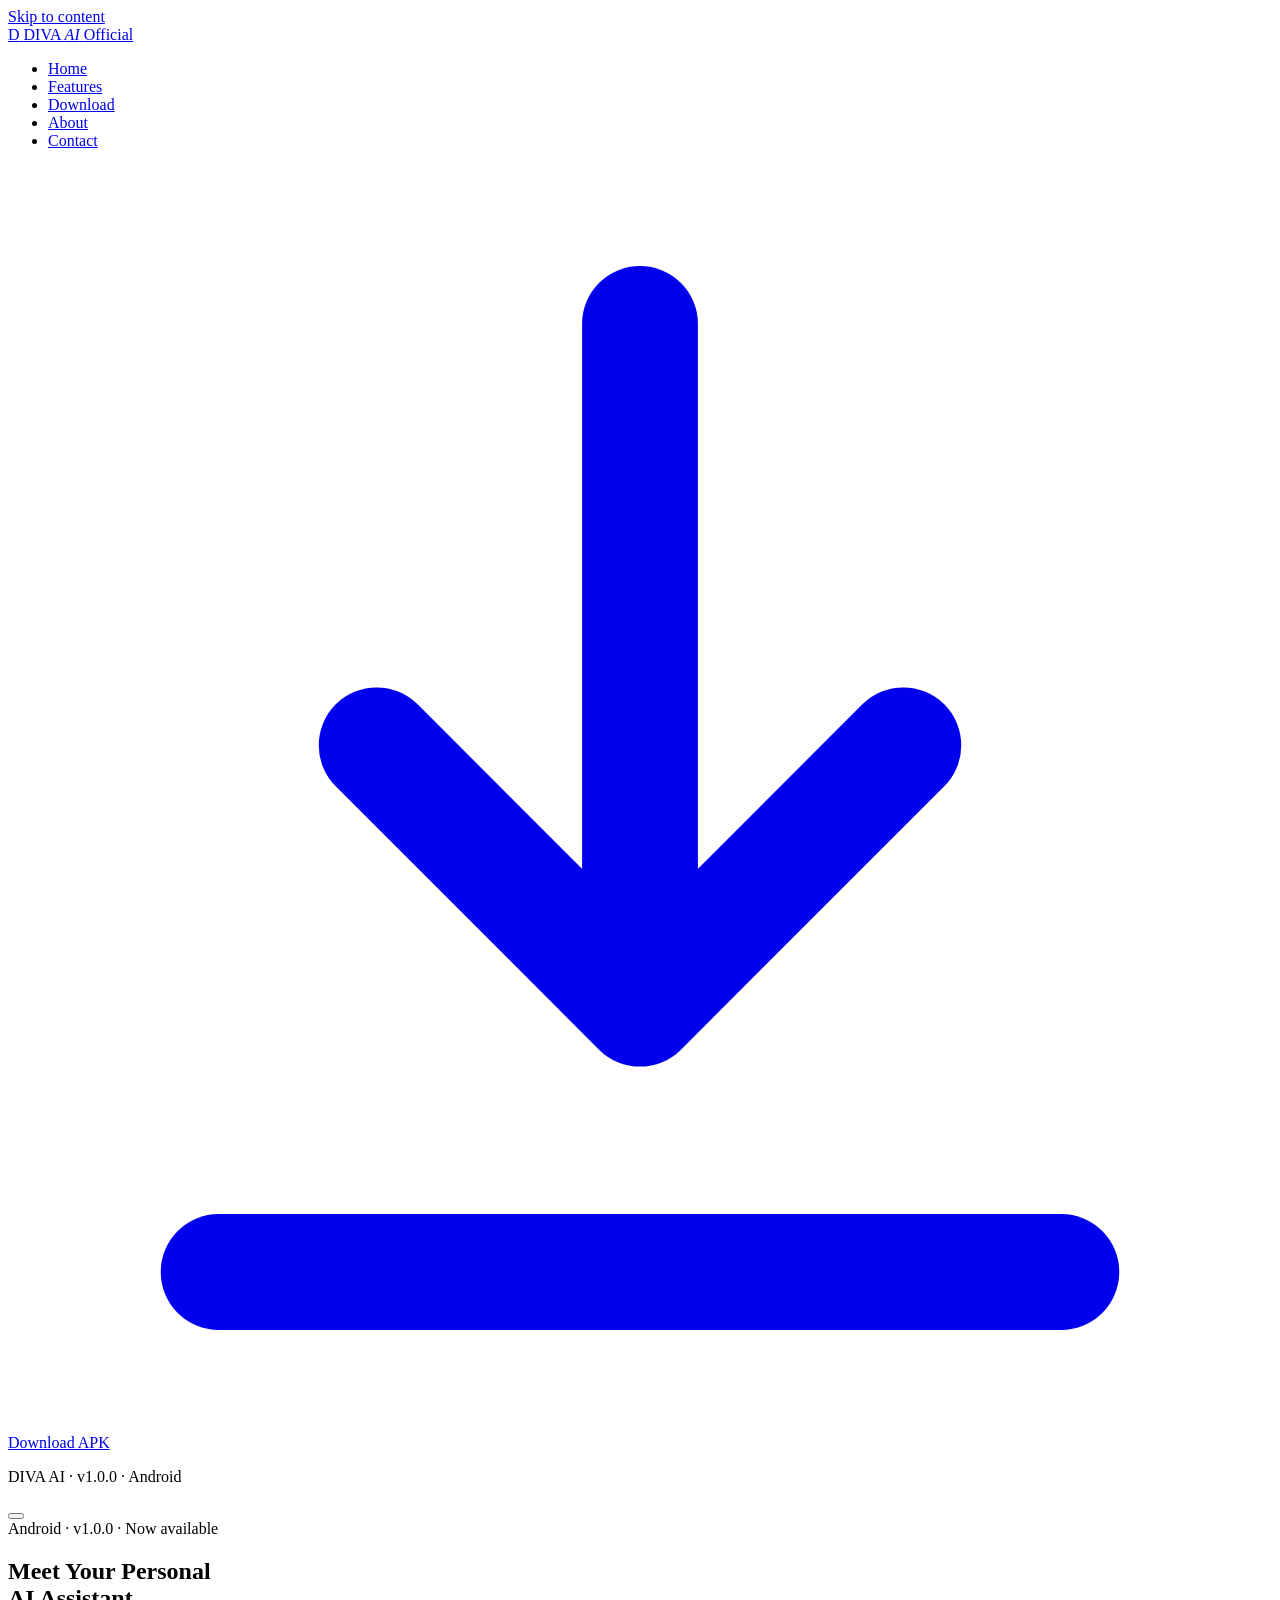
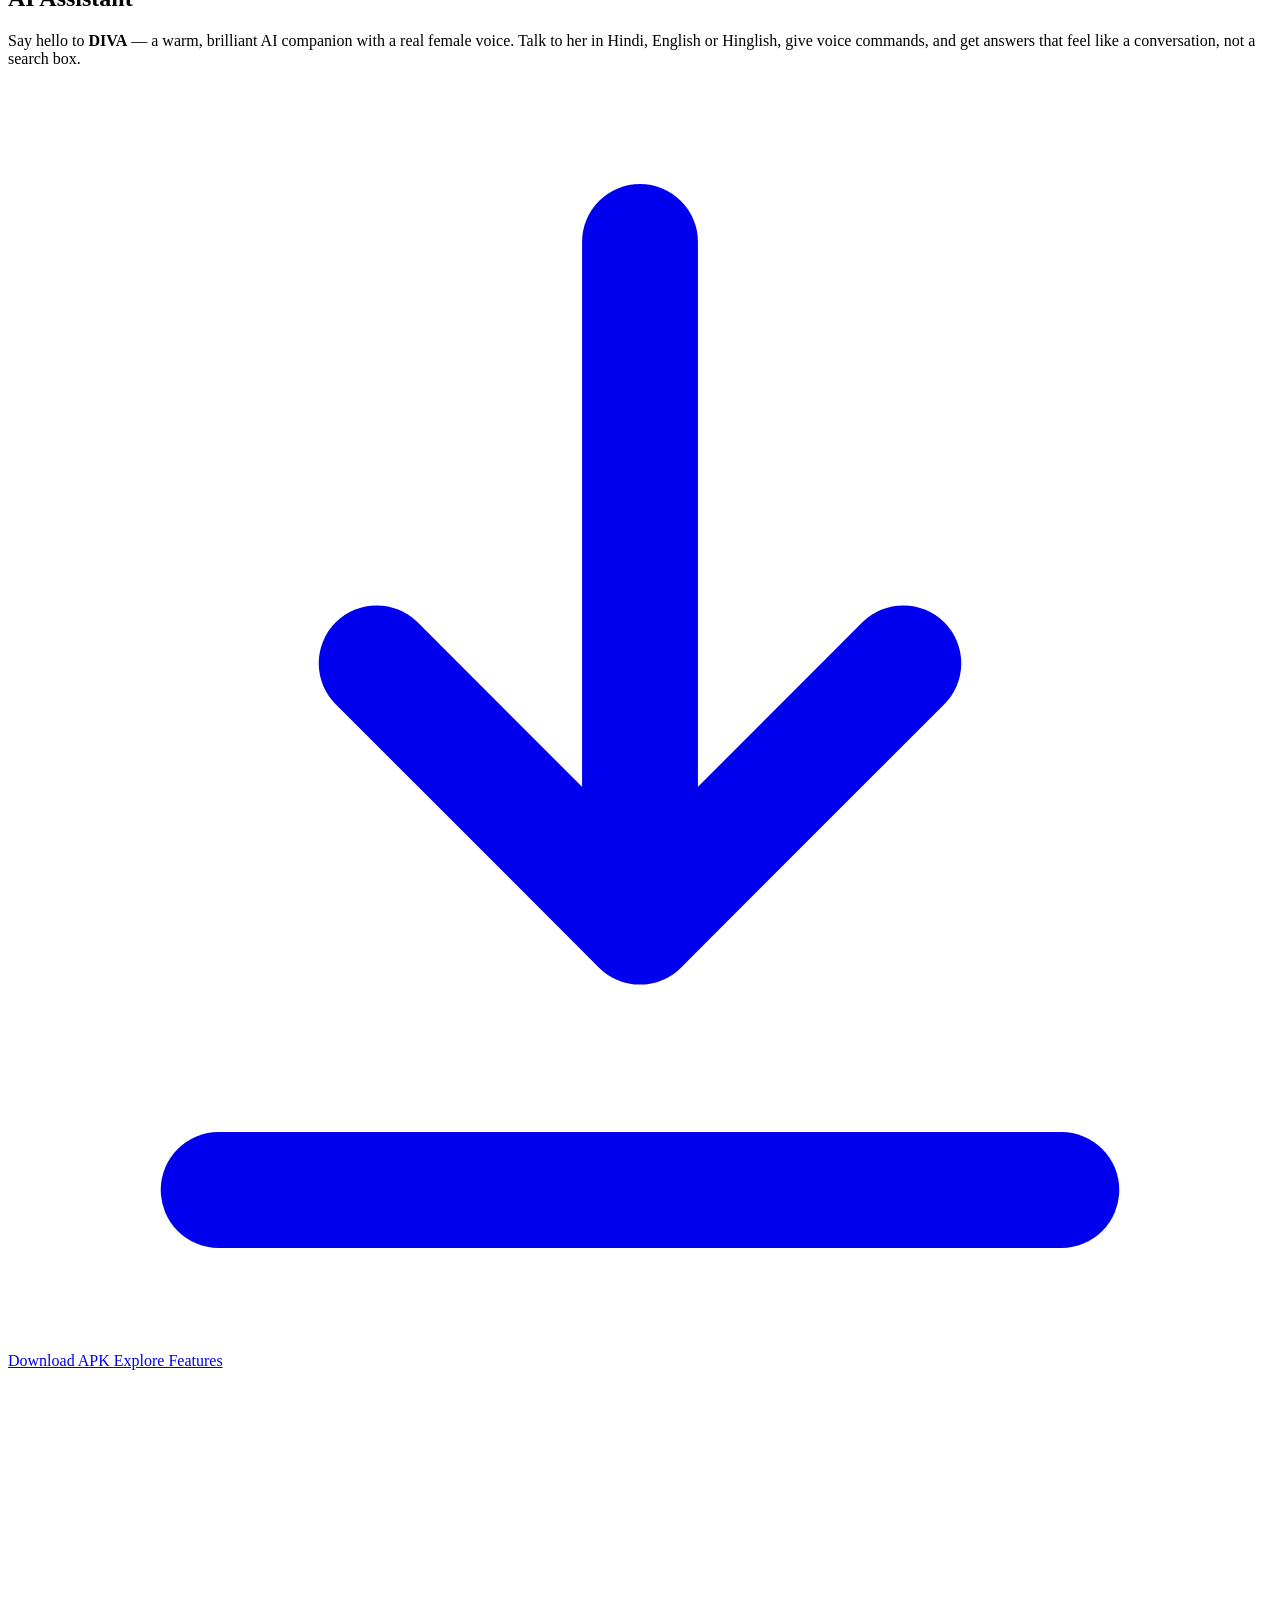
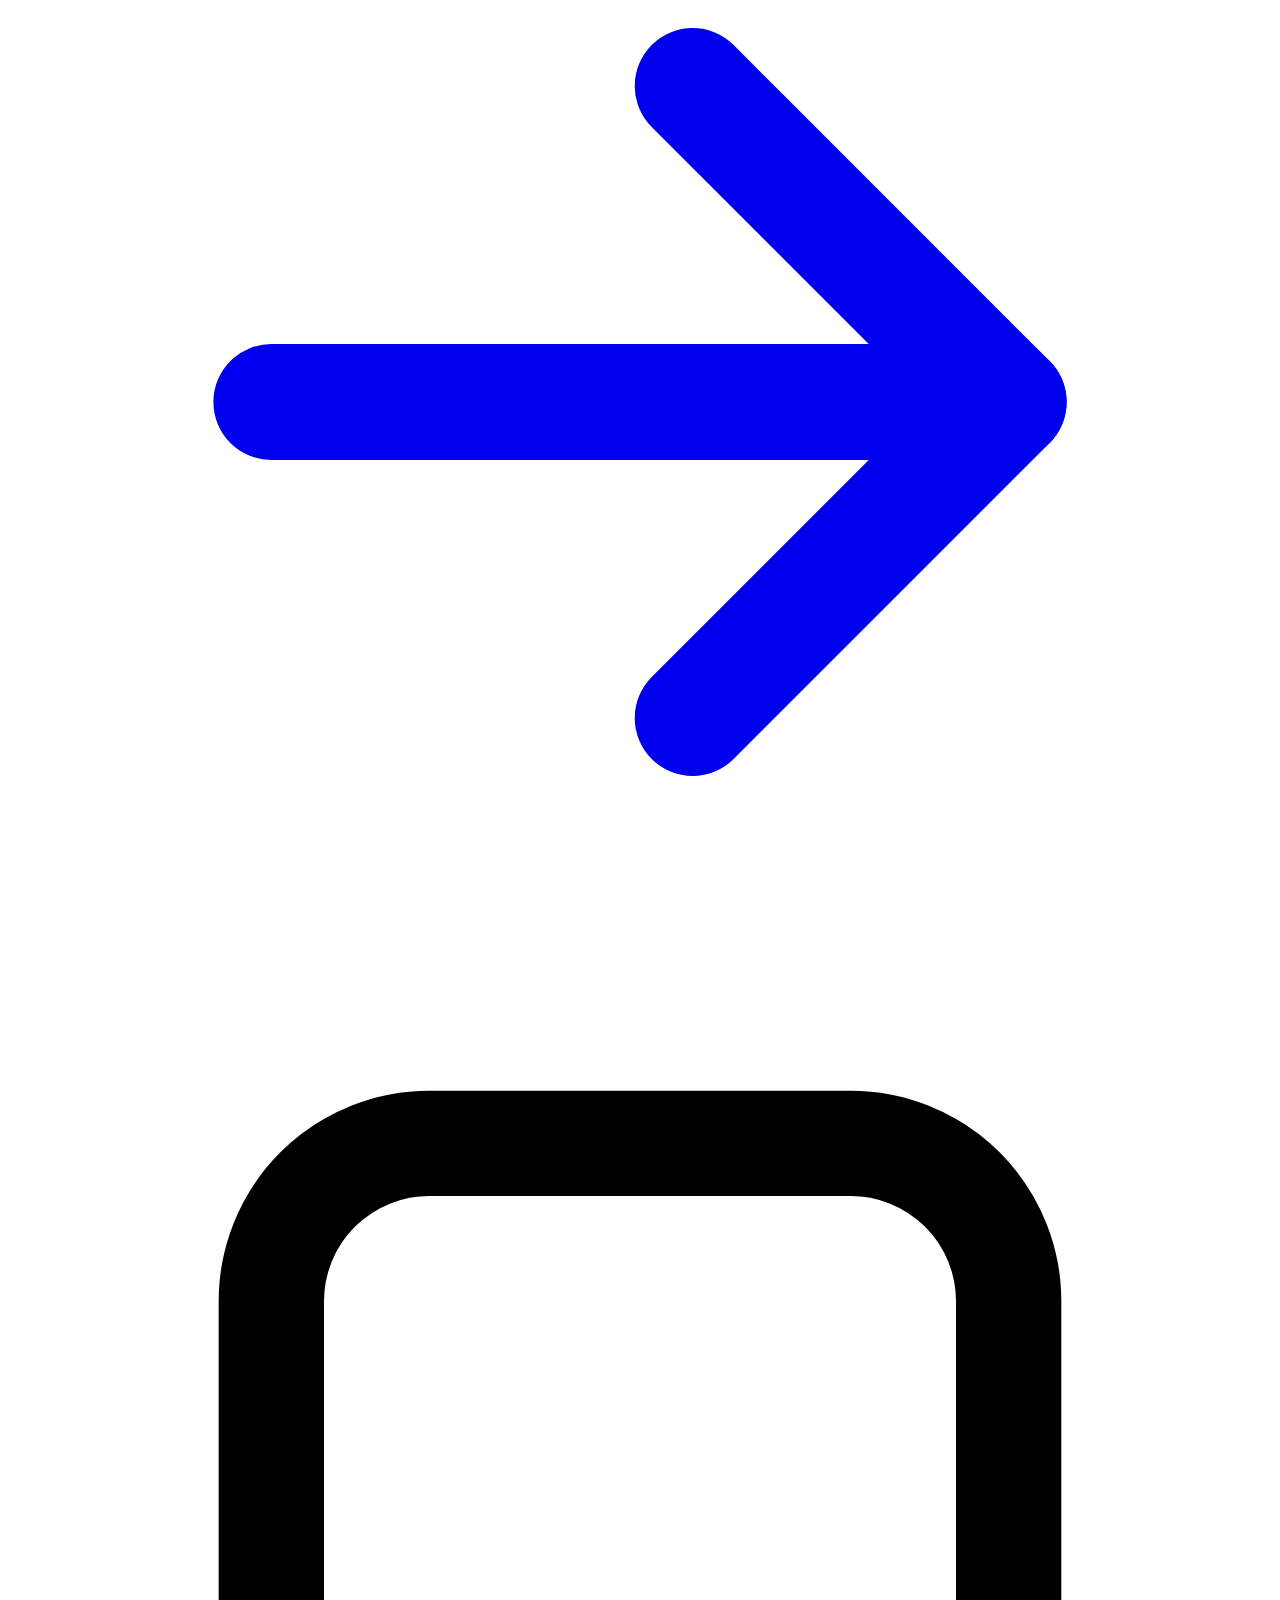
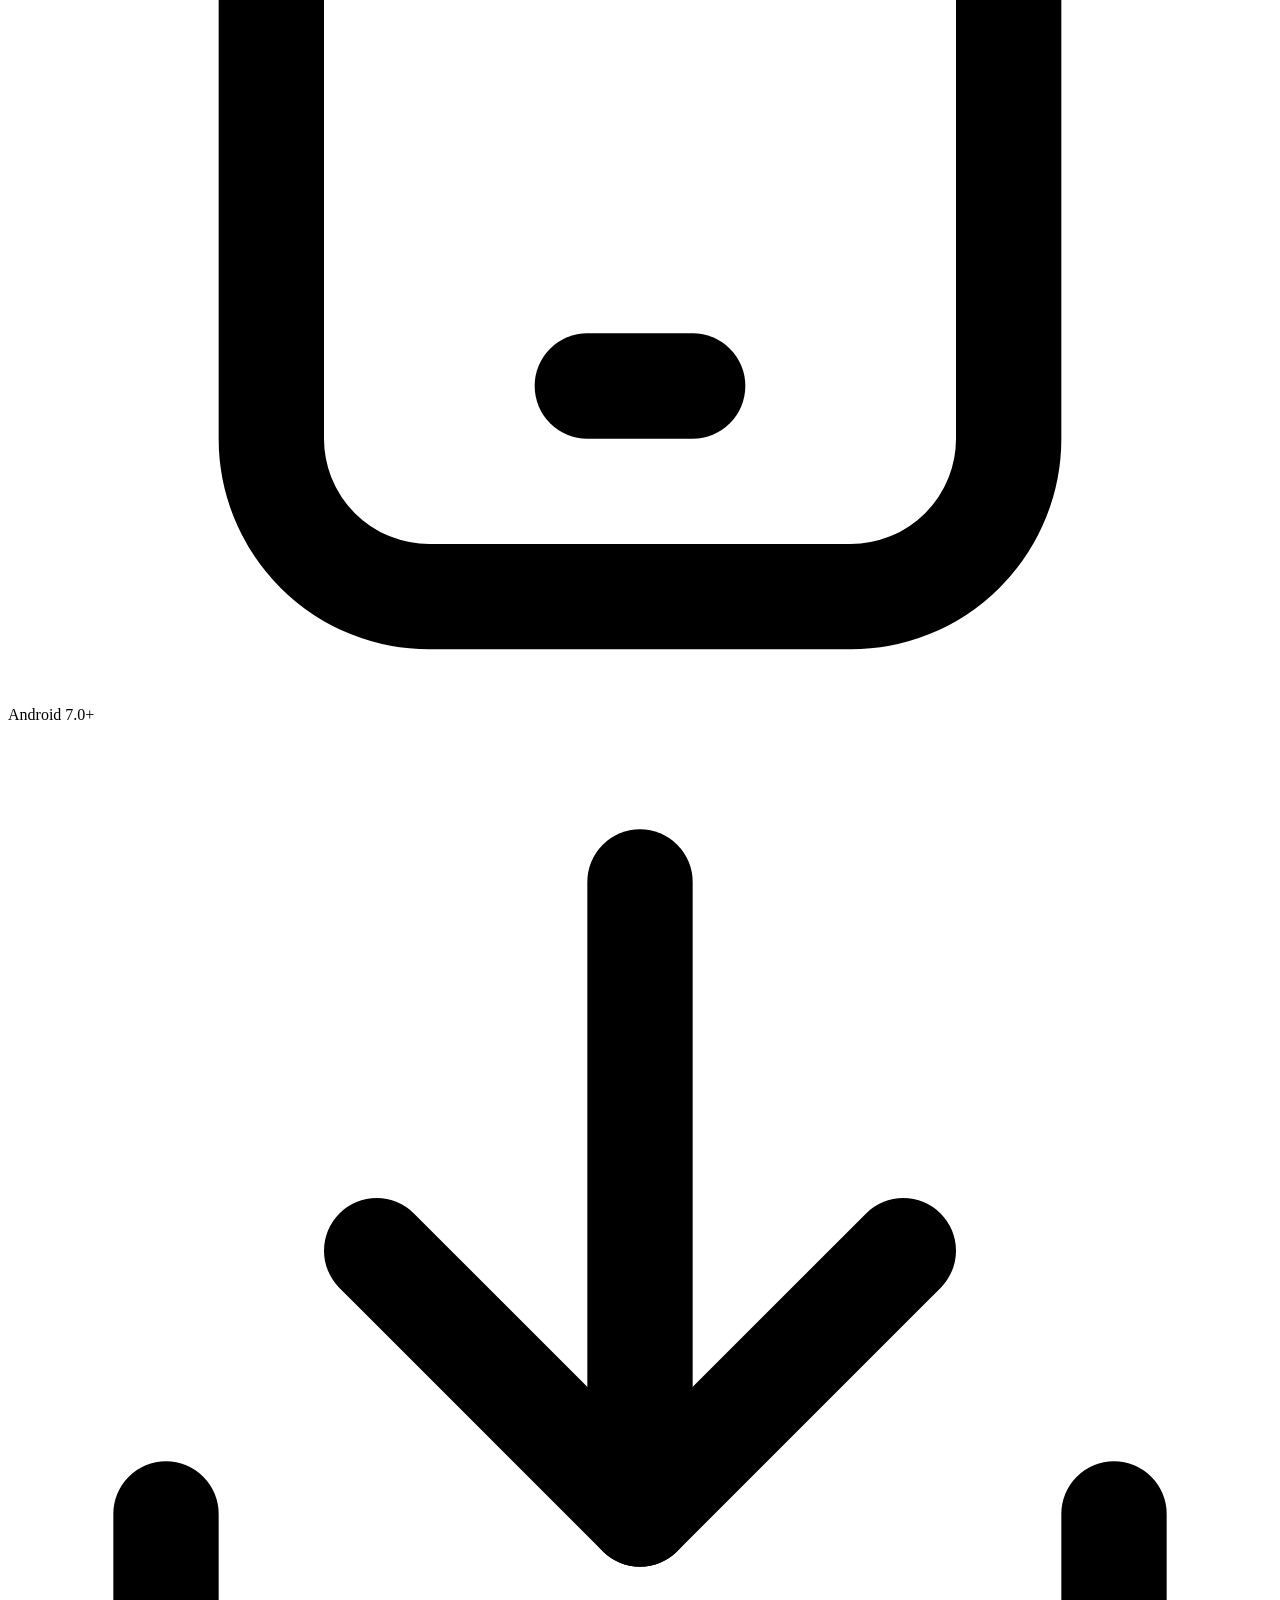
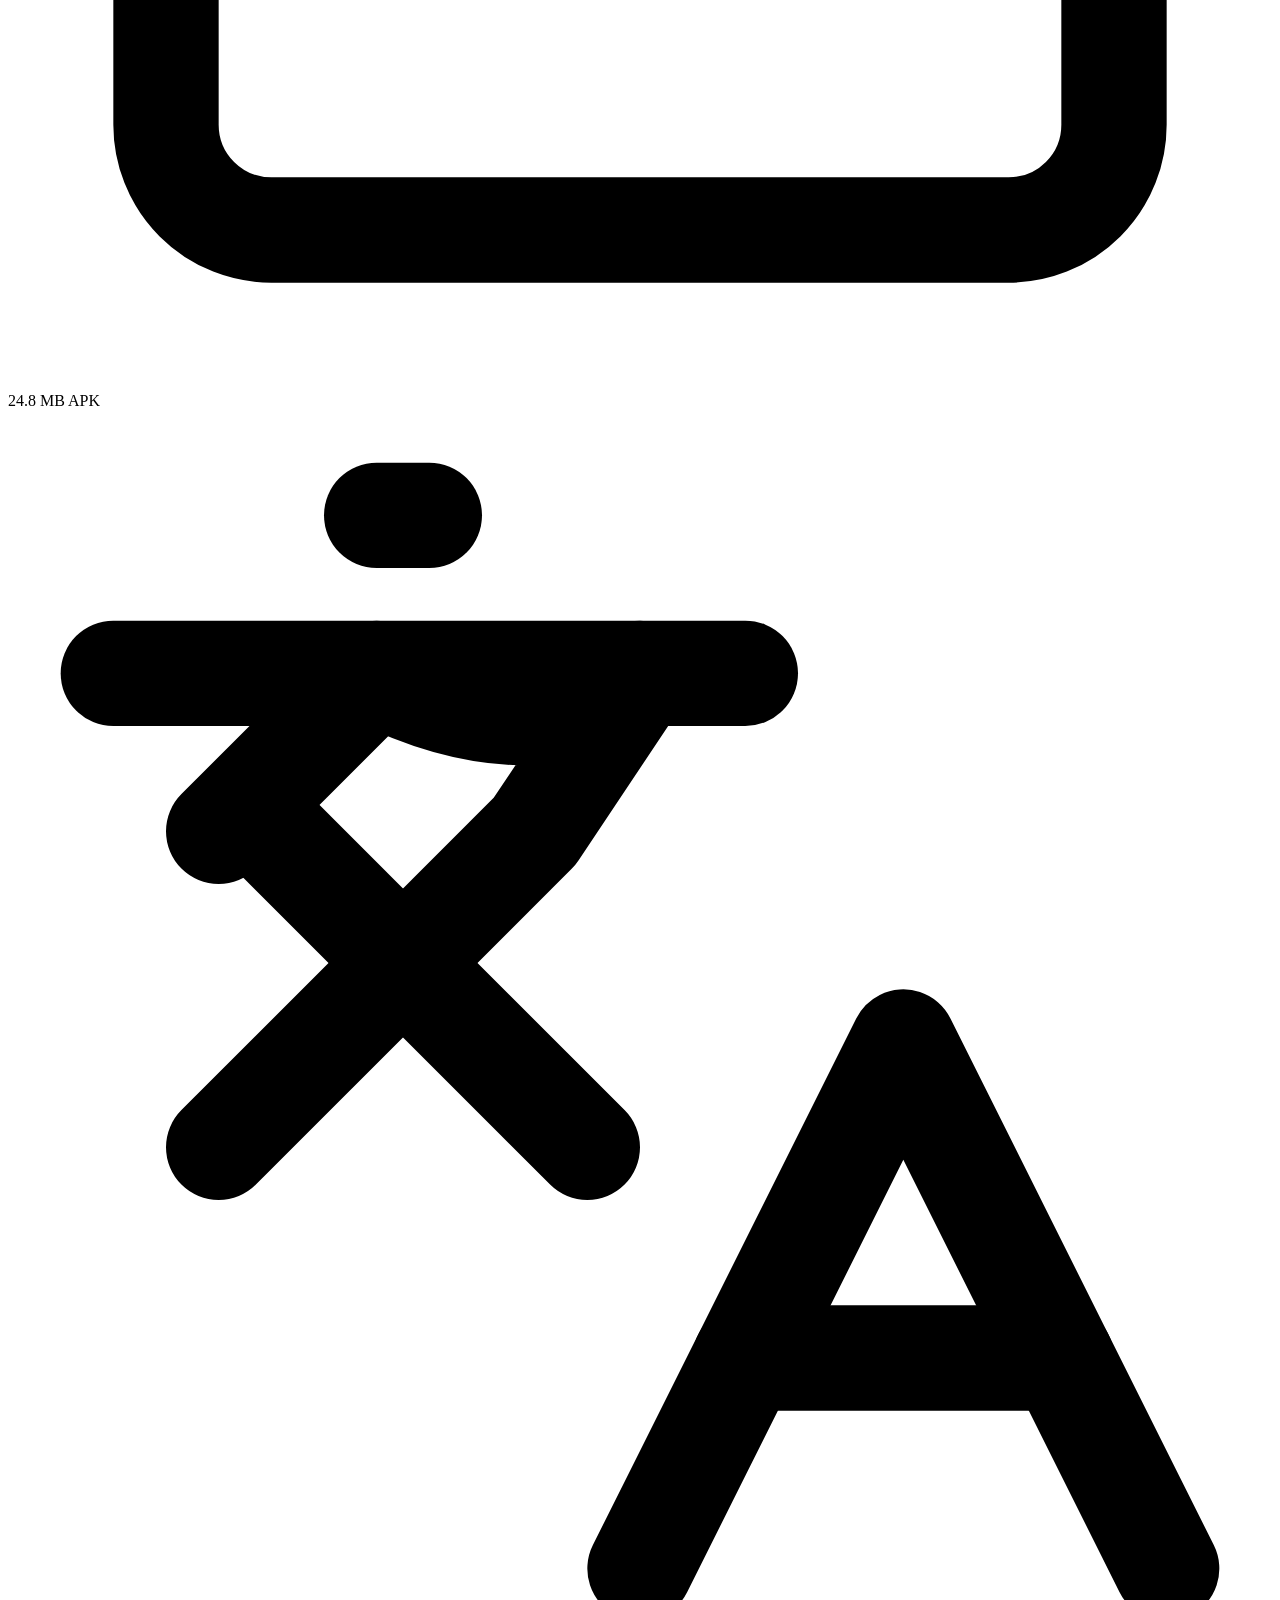
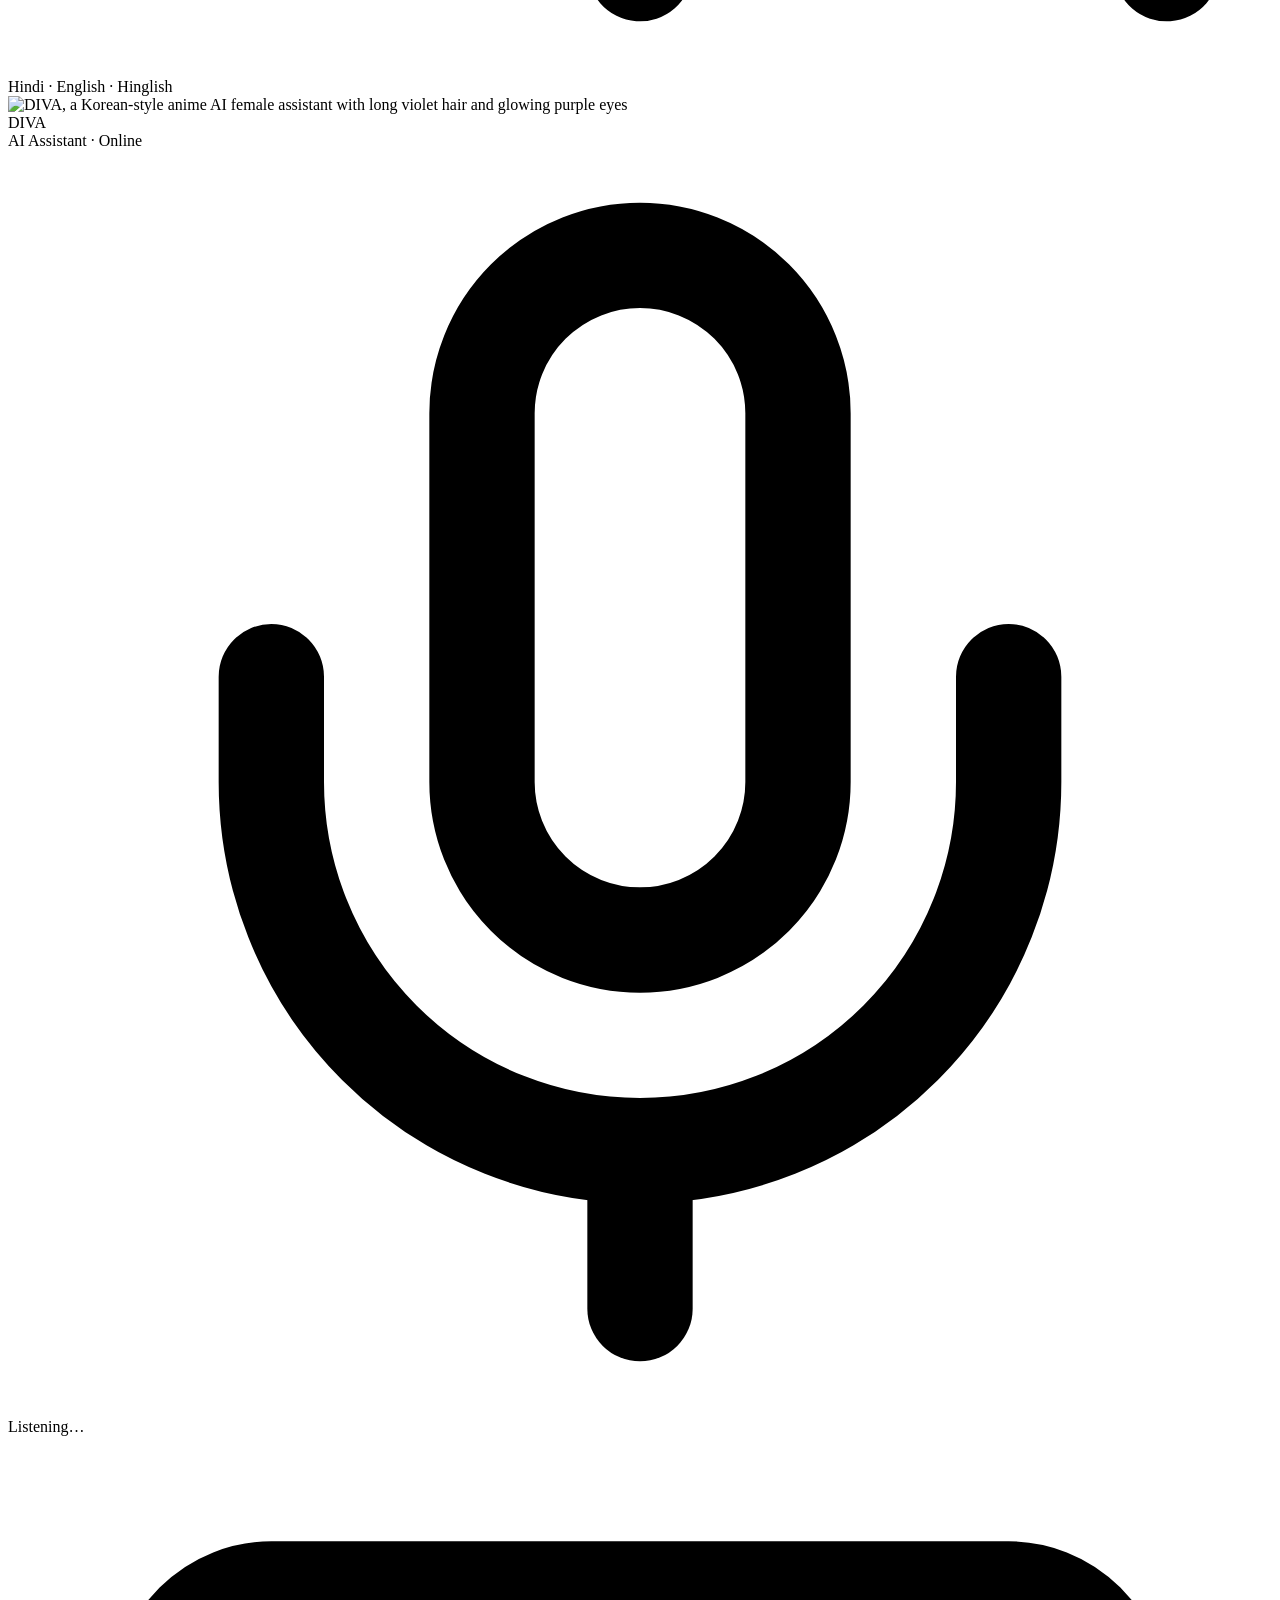
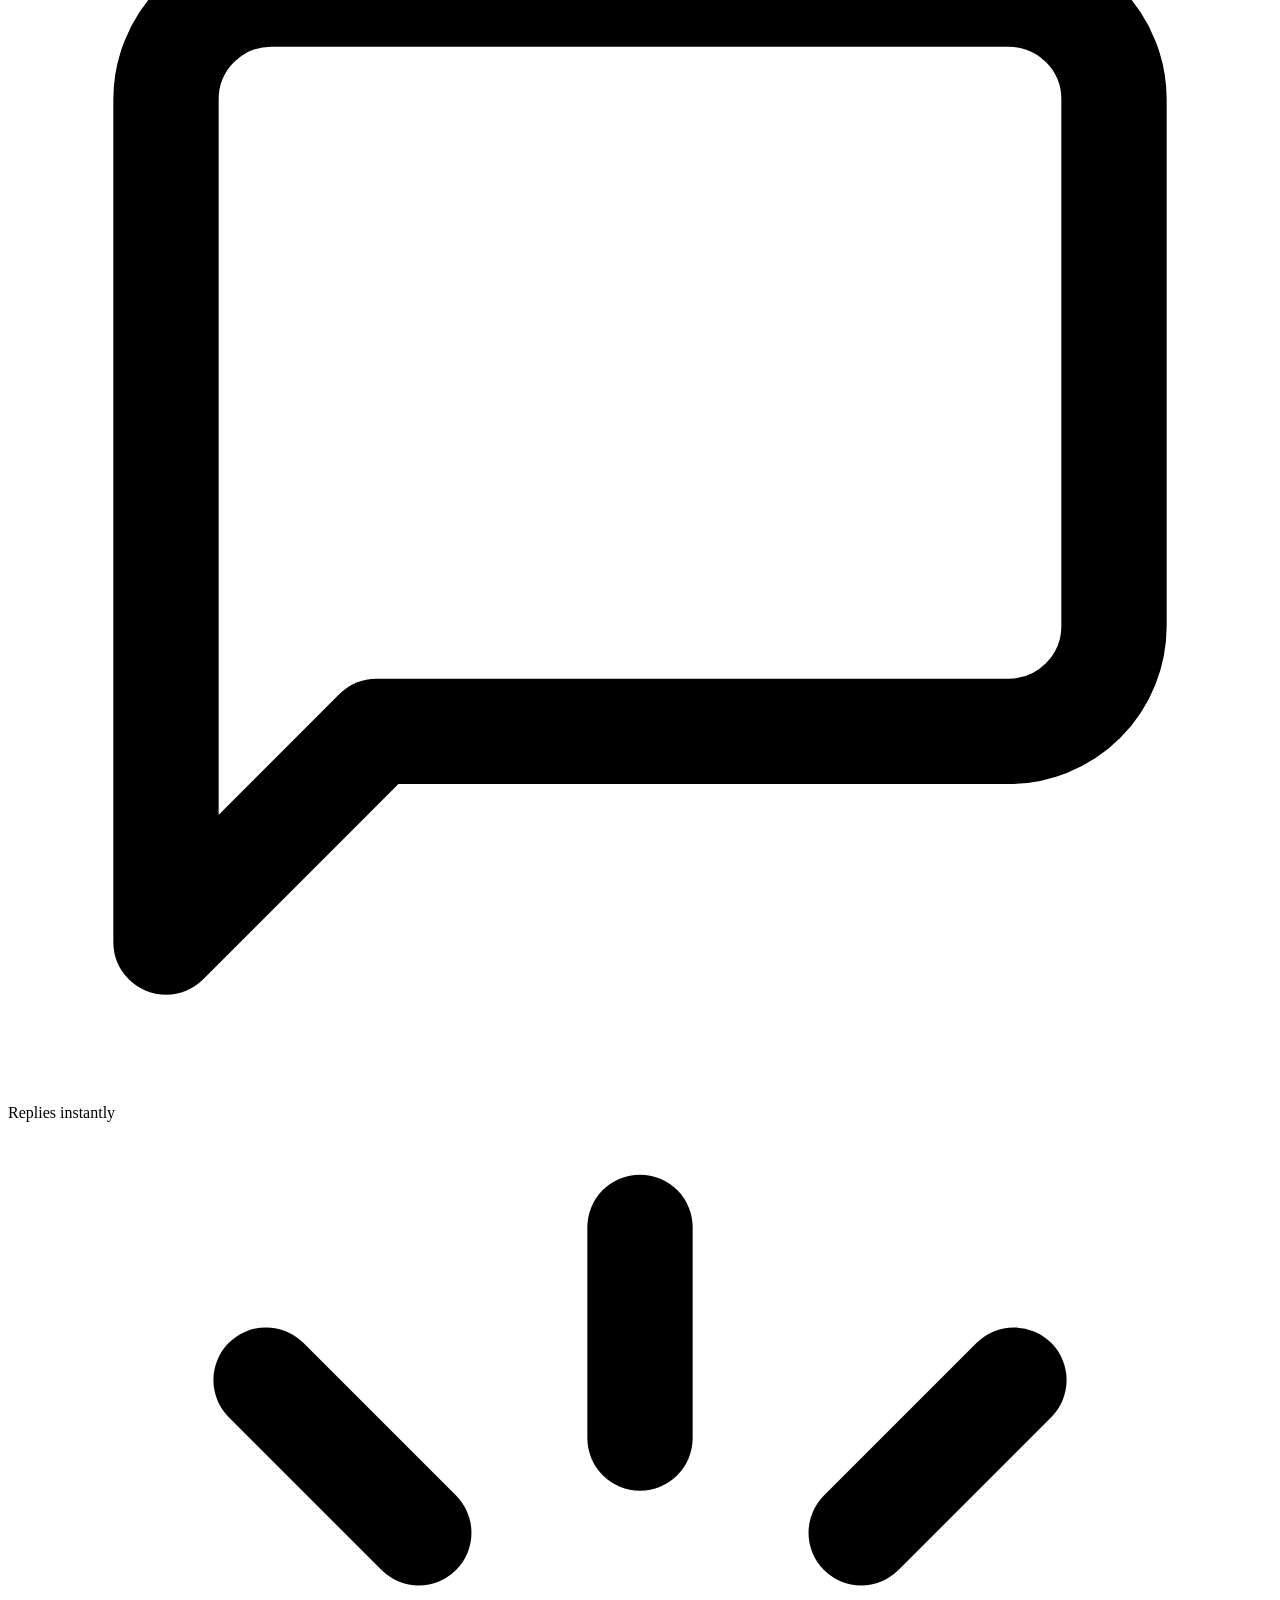
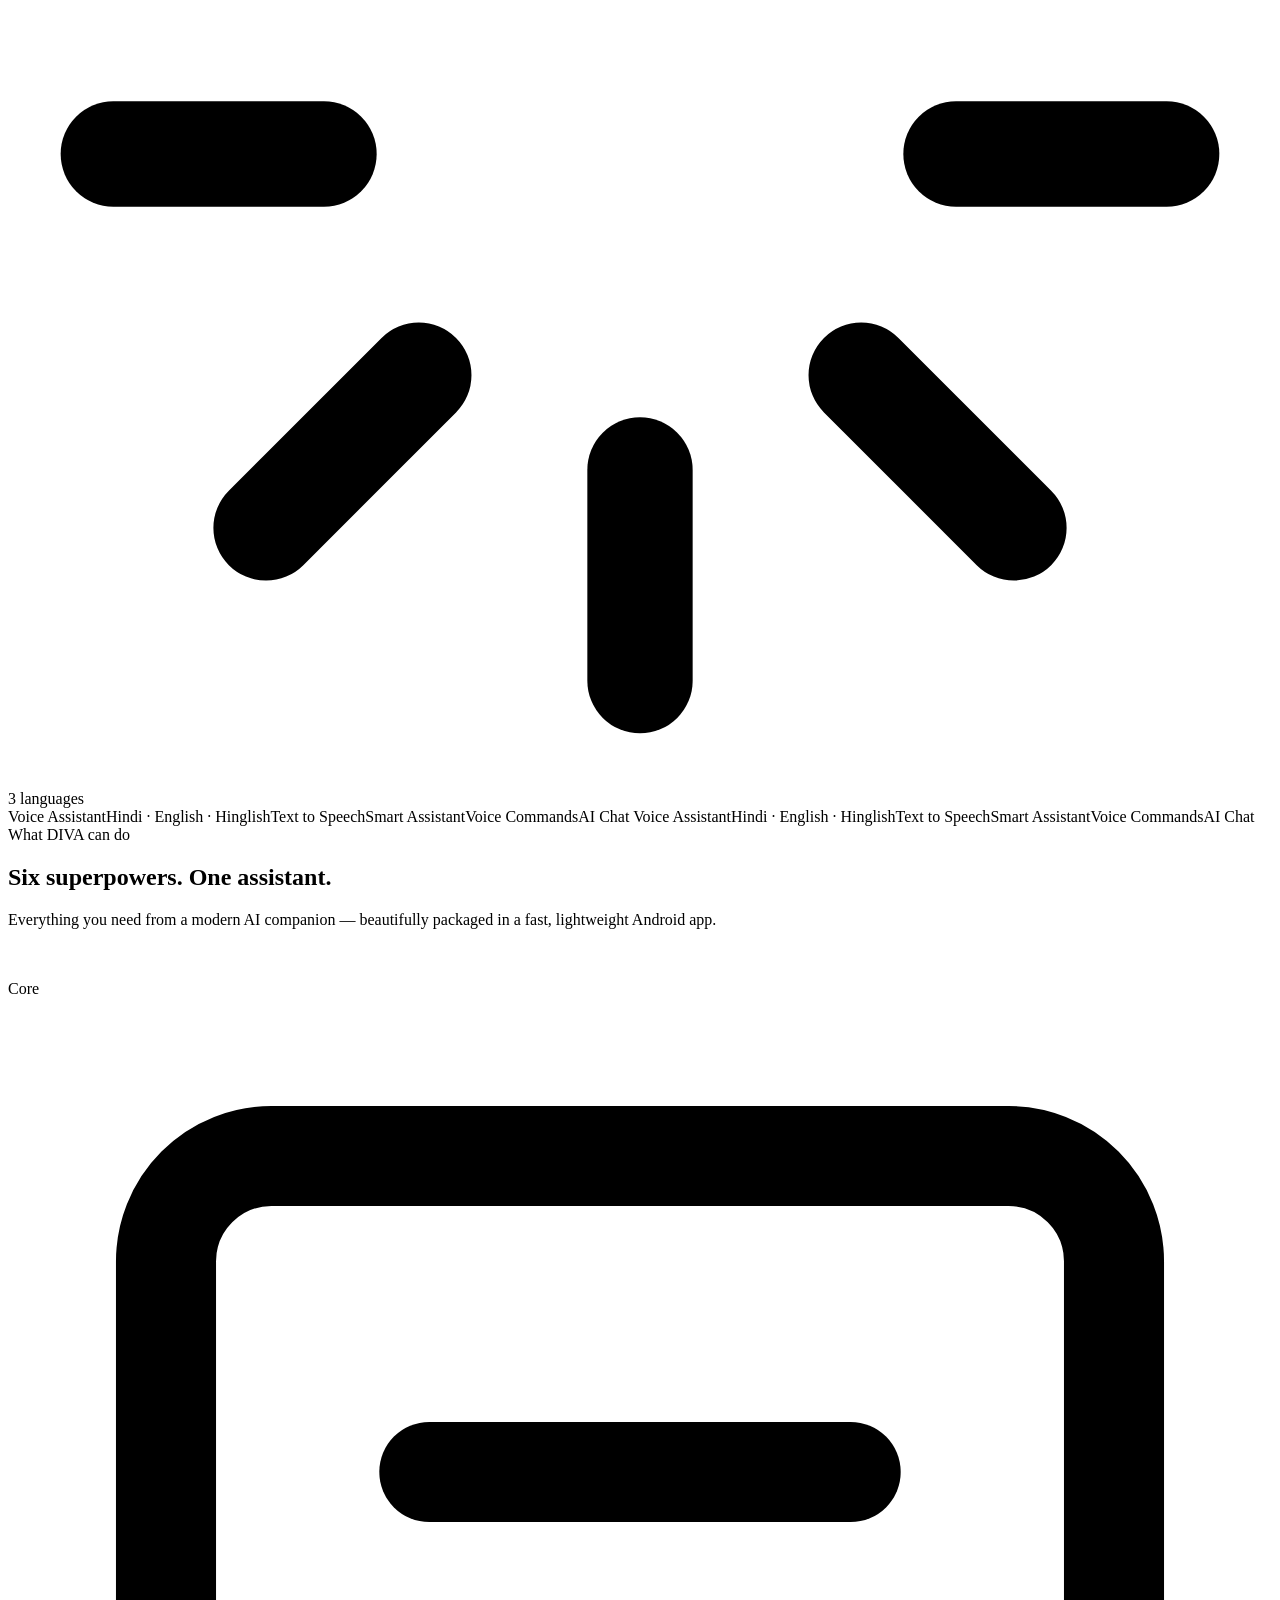
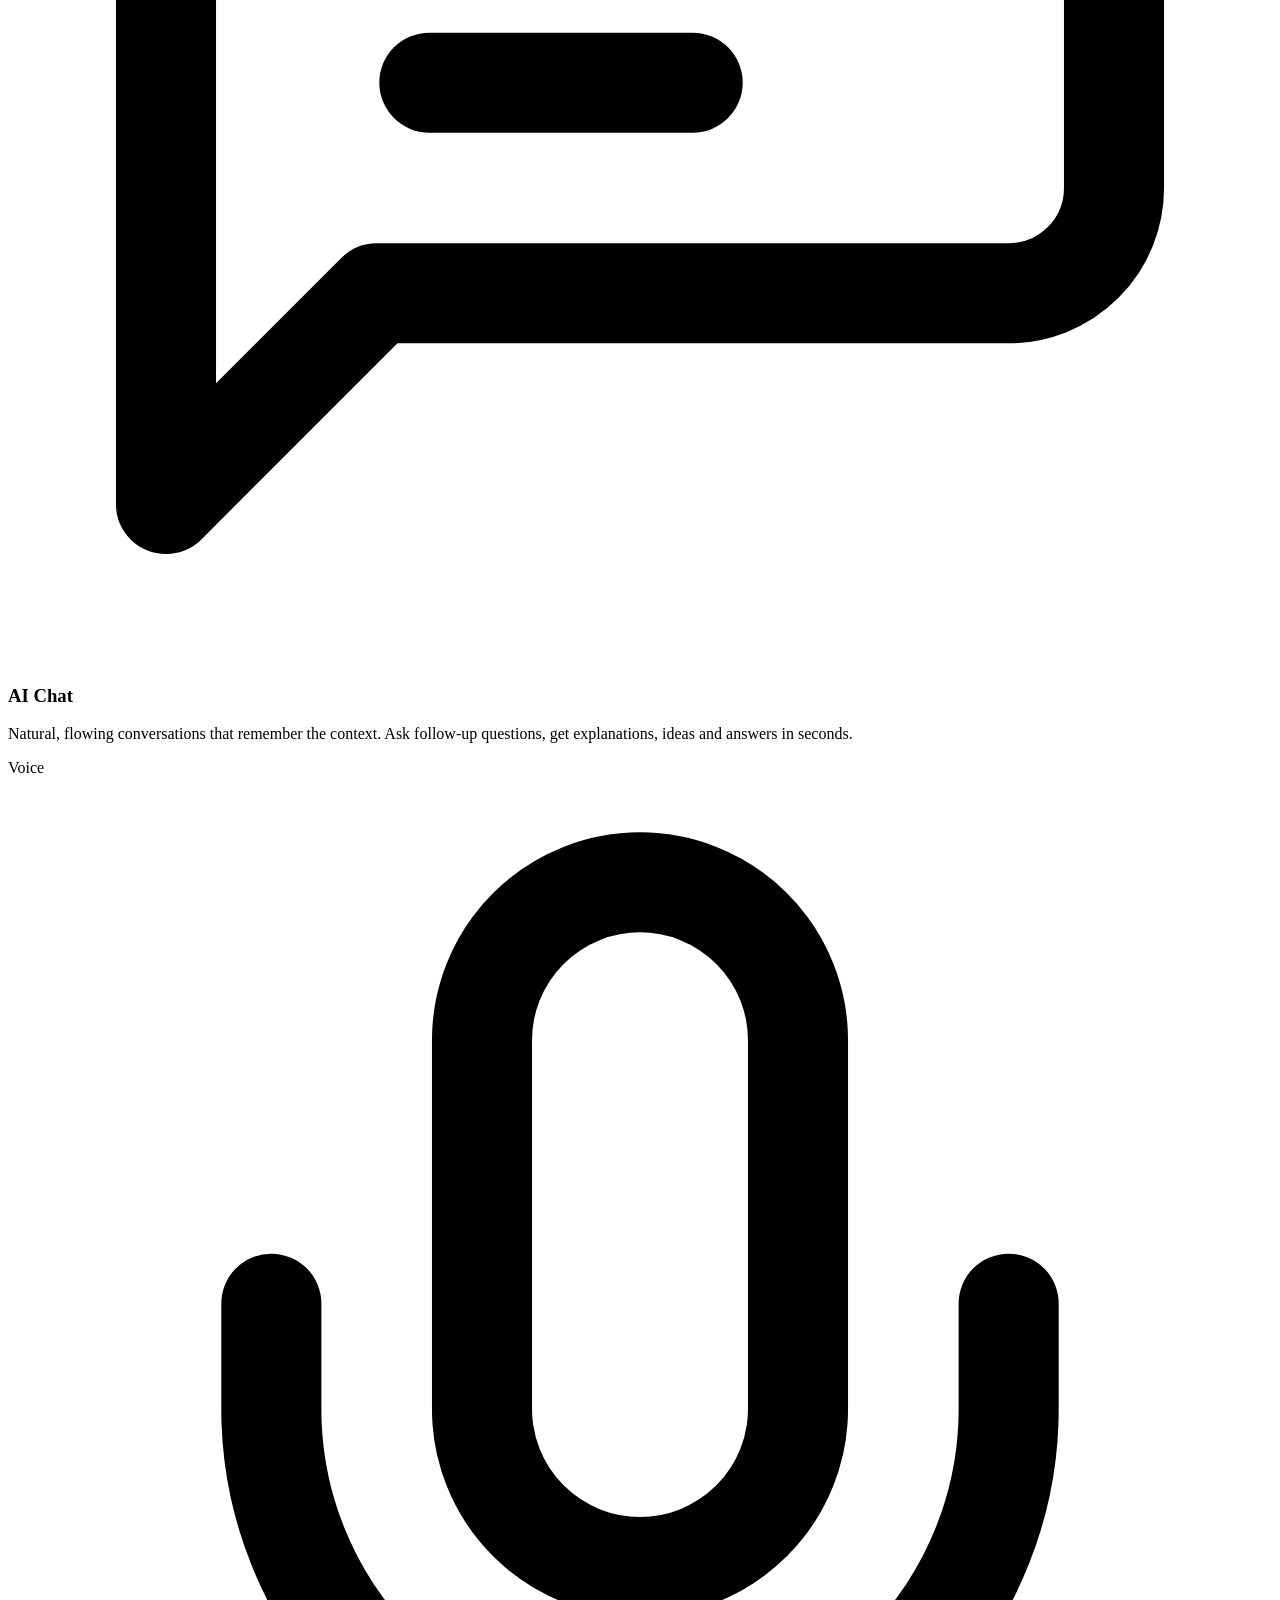
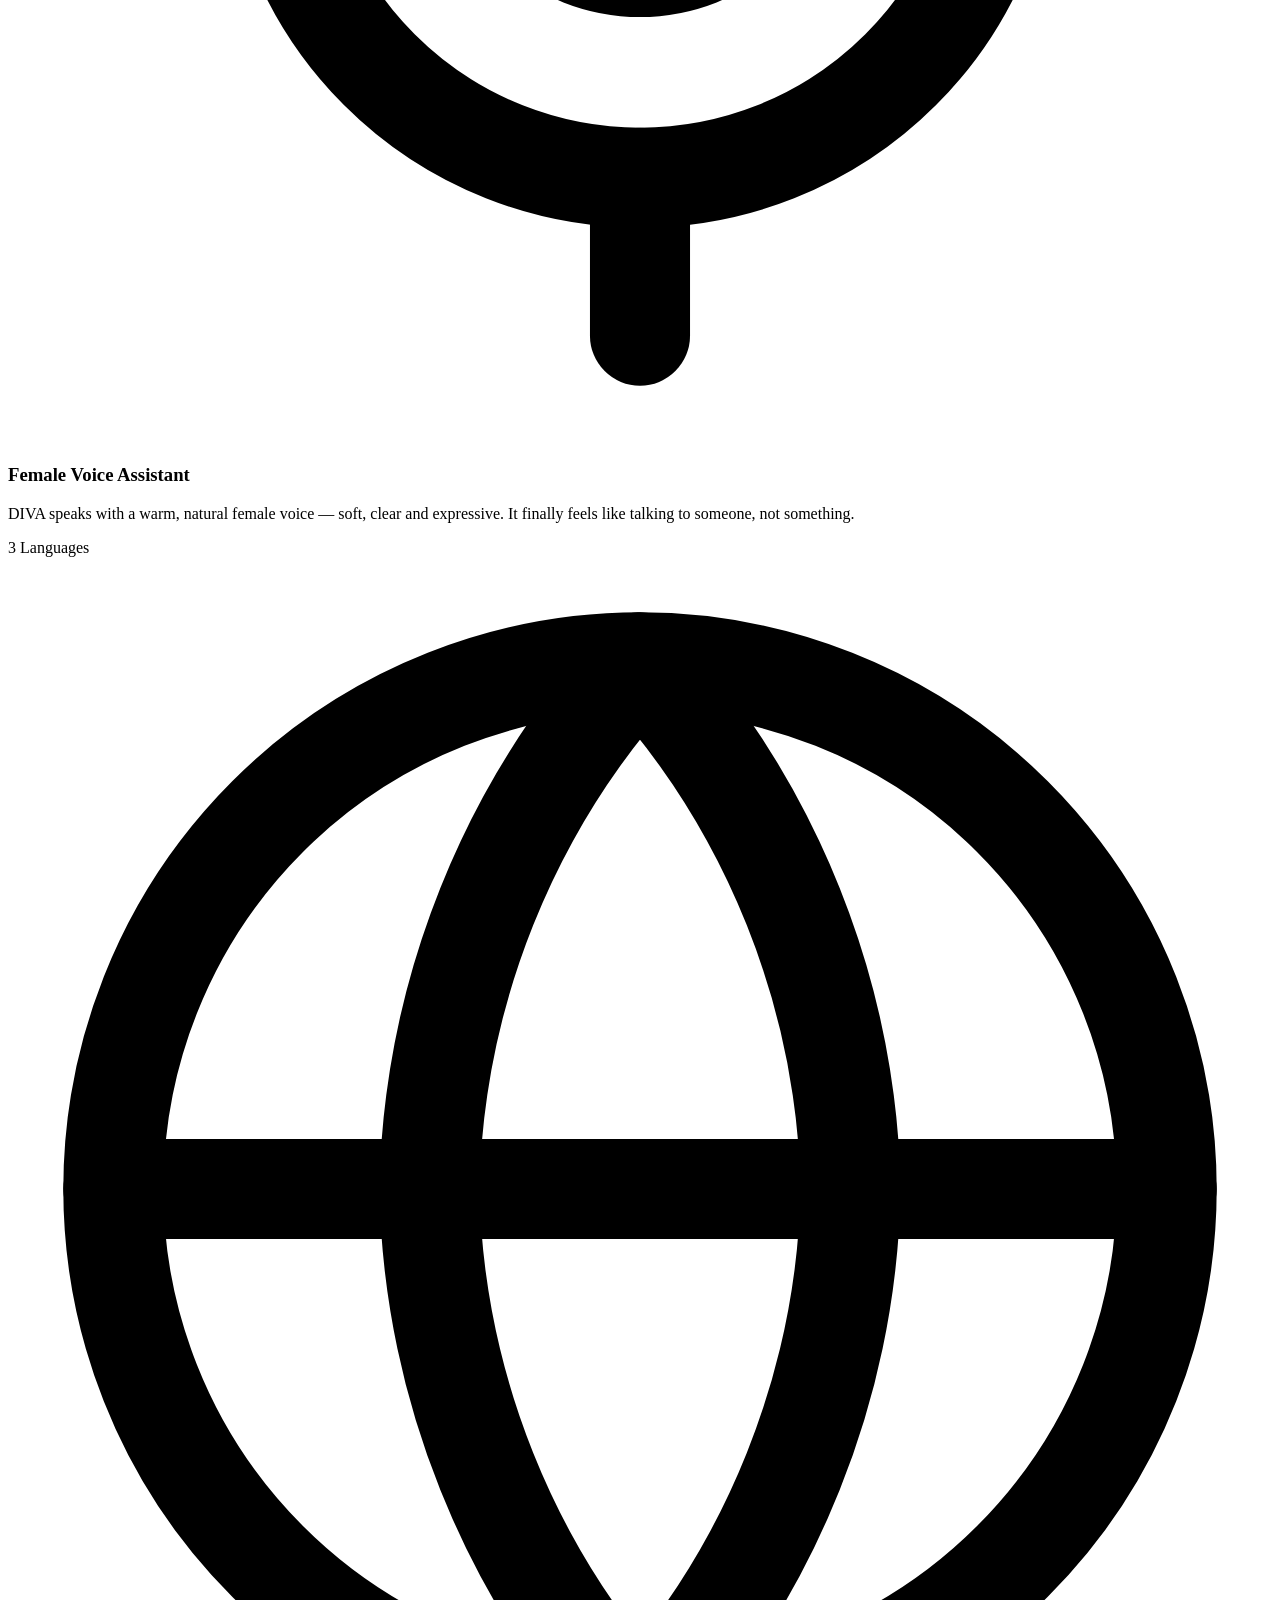
==== index.html @ 2320b131 "Add DIVA AI website files" ====
<!DOCTYPE html>
<html lang="en">
<head>
<meta charset="utf-8">
<meta name="viewport" content="width=device-width, initial-scale=1">
<title>DIVA AI — Meet Your Personal AI Assistant</title>
<meta name="description" content="DIVA AI is your personal AI assistant with a natural female voice. Chat in Hindi, English and Hinglish, give voice commands and get instant spoken replies. Download the DIVA AI APK v1.0.0 for Android.">
<meta name="theme-color" content="#05030a">
<meta property="og:type" content="website">
<meta property="og:site_name" content="DIVA AI OFFICIAL">
<meta property="og:title" content="DIVA AI — Meet Your Personal AI Assistant">
<meta property="og:description" content="A beautiful AI companion with a real female voice. Hindi, English & Hinglish. Download the APK free.">
<meta property="og:image" content="assets/og-image.jpg">
<meta name="twitter:image" content="assets/og-image.jpg">
<meta name="twitter:card" content="summary_large_image">
<link rel="canonical" href="index.html">
<link rel="icon" href="assets/favicon.svg" type="image/svg+xml">
<link rel="apple-touch-icon" href="assets/apple-touch-icon.png">
<link rel="manifest" href="site.webmanifest">
<link rel="stylesheet" href="assets/fonts/fonts.css">
<link rel="stylesheet" href="assets/css/style.css">
</head>
<body class="page-fade">
<a class="skip-link" href="#main">Skip to content</a>

<div class="bg-layers" aria-hidden="true">
  <span class="orb orb--1"></span>
  <span class="orb orb--2"></span>
  <span class="orb orb--3"></span>
</div>
<div class="scroll-progress" aria-hidden="true"></div>

<!-- ================= HEADER ================= -->
<header class="site-header" id="siteHeader">
  <div class="container header-inner">
    <a class="brand" href="index.html" aria-label="DIVA AI Official — home">
      <span class="brand-mark" aria-hidden="true"><span>D</span></span>
      <span class="brand-text">
        <span class="brand-name">DIVA <em>AI</em></span>
        <span class="brand-sub">Official</span>
      </span>
    </a>

    <nav class="nav" id="primaryNav" aria-label="Primary">
      <ul class="nav-list">
        <li><a class="nav-link" href="index.html" aria-current="page">Home</a></li>
        <li><a class="nav-link" href="features.html">Features</a></li>
        <li><a class="nav-link" href="download.html">Download</a></li>
        <li><a class="nav-link" href="about.html">About</a></li>
        <li><a class="nav-link" href="contact.html">Contact</a></li>
      </ul>
      <a class="btn btn-primary btn-sm nav-cta" href="download.html">
        <svg viewBox="0 0 24 24" fill="none" stroke="currentColor" stroke-width="2.2" stroke-linecap="round" stroke-linejoin="round" aria-hidden="true"><path d="M12 3v12"/><path d="m7 11 5 5 5-5"/><path d="M4 21h16"/></svg>
        Download APK
      </a>
      <p class="nav-foot">DIVA AI · v1.0.0 · Android</p>
    </nav>

    <button class="nav-toggle" type="button" aria-expanded="false" aria-controls="primaryNav" aria-label="Open menu">
      <i></i><i></i><i></i>
    </button>
  </div>
</header>
<div class="nav-backdrop" aria-hidden="true"></div>

<main id="main">

  <!-- ================= HERO ================= -->
  <section class="hero">
    <div class="container hero-grid">
      <div class="hero-copy">
        <span class="eyebrow" data-reveal><span class="dot"></span> Android · v<span data-cfg="version">1.0.0</span> · Now available</span>
        <h1 class="display" data-reveal style="--d:1">
          Meet Your Personal<br><span class="grad-text">AI Assistant</span>
        </h1>
        <p class="lead" data-reveal style="--d:2">
          Say hello to <strong>DIVA</strong> — a warm, brilliant AI companion with a real female voice.
          Talk to her in Hindi, English or Hinglish, give voice commands, and get answers that feel
          like a conversation, not a search box.
        </p>

        <div class="hero-actions" data-reveal style="--d:3">
          <a class="btn btn-primary btn-lg" href="download.html">
            <svg viewBox="0 0 24 24" fill="none" stroke="currentColor" stroke-width="2.2" stroke-linecap="round" stroke-linejoin="round" aria-hidden="true"><path d="M12 3v12"/><path d="m7 11 5 5 5-5"/><path d="M4 21h16"/></svg>
            Download APK
          </a>
          <a class="btn btn-ghost btn-lg" href="features.html">
            Explore Features
            <svg viewBox="0 0 24 24" fill="none" stroke="currentColor" stroke-width="2.2" stroke-linecap="round" stroke-linejoin="round" aria-hidden="true"><path d="M5 12h14"/><path d="m13 6 6 6-6 6"/></svg>
          </a>
        </div>

        <div class="hero-meta" data-reveal style="--d:4">
          <span>
            <svg viewBox="0 0 24 24" fill="none" stroke="currentColor" stroke-width="2" stroke-linecap="round" stroke-linejoin="round" aria-hidden="true"><rect x="5" y="2" width="14" height="20" rx="3"/><path d="M11 18h2"/></svg>
            Android 7.0+
          </span>
          <span>
            <svg viewBox="0 0 24 24" fill="none" stroke="currentColor" stroke-width="2" stroke-linecap="round" stroke-linejoin="round" aria-hidden="true"><path d="M21 15v4a2 2 0 0 1-2 2H5a2 2 0 0 1-2-2v-4"/><path d="m7 10 5 5 5-5"/><path d="M12 15V3"/></svg>
            <span data-cfg="size">24.8 MB</span> APK
          </span>
          <span>
            <svg viewBox="0 0 24 24" fill="none" stroke="currentColor" stroke-width="2" stroke-linecap="round" stroke-linejoin="round" aria-hidden="true"><path d="m5 8 6 6"/><path d="m4 14 6-6 2-3c-1 1-3 1-5 0L4 8"/><path d="M2 5h12"/><path d="M7 2h1"/><path d="m22 22-5-10-5 10"/><path d="M14 18h6"/></svg>
            Hindi · English · Hinglish
          </span>
        </div>
      </div>

      <!-- Avatar stage -->
      <div class="stage" data-reveal="scale" style="--d:2" aria-label="DIVA AI avatar">
        <span class="stage-glow" aria-hidden="true"></span>
        <span class="stage-ring" aria-hidden="true"></span>
        <span class="stage-ring stage-ring--2" aria-hidden="true"></span>

        <div class="stage-frame">
          <img src="assets/diva-avatar.jpg" width="760" height="1362" alt="DIVA, a Korean-style anime AI female assistant with long violet hair and glowing purple eyes" fetchpriority="high" decoding="async">
          <span class="stage-scan" aria-hidden="true"></span>
          <div class="stage-caption">
            <div class="stage-eq" aria-hidden="true"><i></i><i></i><i></i><i></i><i></i><i></i></div>
            <div class="name">DIVA</div>
            <div class="role">AI Assistant · Online</div>
          </div>
        </div>

        <span class="float-chip float-chip--1">
          <svg viewBox="0 0 24 24" fill="none" stroke="currentColor" stroke-width="2" stroke-linecap="round" stroke-linejoin="round" aria-hidden="true"><path d="M12 2a3 3 0 0 0-3 3v7a3 3 0 0 0 6 0V5a3 3 0 0 0-3-3Z"/><path d="M19 10v2a7 7 0 0 1-14 0v-2"/><path d="M12 19v3"/></svg>
          Listening…
        </span>
        <span class="float-chip float-chip--2">
          <svg viewBox="0 0 24 24" fill="none" stroke="currentColor" stroke-width="2" stroke-linecap="round" stroke-linejoin="round" aria-hidden="true"><path d="M21 15a2 2 0 0 1-2 2H7l-4 4V5a2 2 0 0 1 2-2h14a2 2 0 0 1 2 2z"/></svg>
          Replies instantly
        </span>
        <span class="float-chip float-chip--3">
          <svg viewBox="0 0 24 24" fill="none" stroke="currentColor" stroke-width="2" stroke-linecap="round" stroke-linejoin="round" aria-hidden="true"><path d="M12 2v4"/><path d="m16.2 7.8 2.9-2.9"/><path d="M18 12h4"/><path d="m16.2 16.2 2.9 2.9"/><path d="M12 18v4"/><path d="m4.9 19.1 2.9-2.9"/><path d="M2 12h4"/><path d="m4.9 4.9 2.9 2.9"/></svg>
          3 languages
        </span>
      </div>
    </div>
  </section>

  <!-- ================= STRIP ================= -->
  <div class="strip" aria-hidden="true">
    <div class="strip-track">
      <span>Voice Assistant</span><span>Hindi · English · Hinglish</span><span>Text to Speech</span><span>Smart Assistant</span><span>Voice Commands</span><span>AI Chat</span>
      <span>Voice Assistant</span><span>Hindi · English · Hinglish</span><span>Text to Speech</span><span>Smart Assistant</span><span>Voice Commands</span><span>AI Chat</span>
    </div>
  </div>

  <!-- ================= FEATURES ================= -->
  <section class="section" id="features">
    <div class="container">
      <div class="section-head center" data-reveal>
        <span class="eyebrow"><span class="dot"></span> What DIVA can do</span>
        <h2 class="h2">Six superpowers. <span class="grad-text">One assistant.</span></h2>
        <p class="lead">Everything you need from a modern AI companion — beautifully packaged in a fast, lightweight Android app.</p>
      </div>

      <div class="grid grid-3" style="margin-top:clamp(32px,4vw,52px)">
        <article class="card" data-reveal style="--d:0">
          <span class="card-tag">Core</span>
          <div class="card-icon">
            <svg viewBox="0 0 24 24" fill="none" stroke="currentColor" stroke-width="1.9" stroke-linecap="round" stroke-linejoin="round" aria-hidden="true"><path d="M21 15a2 2 0 0 1-2 2H7l-4 4V5a2 2 0 0 1 2-2h14a2 2 0 0 1 2 2z"/><path d="M8 9h8"/><path d="M8 13h5"/></svg>
          </div>
          <h3>AI Chat</h3>
          <p>Natural, flowing conversations that remember the context. Ask follow-up questions, get explanations, ideas and answers in seconds.</p>
        </article>

        <article class="card" data-reveal style="--d:1">
          <span class="card-tag">Voice</span>
          <div class="card-icon">
            <svg viewBox="0 0 24 24" fill="none" stroke="currentColor" stroke-width="1.9" stroke-linecap="round" stroke-linejoin="round" aria-hidden="true"><path d="M12 2a3 3 0 0 0-3 3v7a3 3 0 0 0 6 0V5a3 3 0 0 0-3-3Z"/><path d="M19 10v2a7 7 0 0 1-14 0v-2"/><path d="M12 19v3"/></svg>
          </div>
          <h3>Female Voice Assistant</h3>
          <p>DIVA speaks with a warm, natural female voice — soft, clear and expressive. It finally feels like talking to someone, not something.</p>
        </article>

        <article class="card" data-reveal style="--d:2">
          <span class="card-tag">3 Languages</span>
          <div class="card-icon">
            <svg viewBox="0 0 24 24" fill="none" stroke="currentColor" stroke-width="1.9" stroke-linecap="round" stroke-linejoin="round" aria-hidden="true"><circle cx="12" cy="12" r="10"/><path d="M2 12h20"/><path d="M12 2a15.3 15.3 0 0 1 4 10 15.3 15.3 0 0 1-4 10 15.3 15.3 0 0 1-4-10 15.3 15.3 0 0 1 4-10Z"/></svg>
          </div>
          <h3>Hindi, English &amp; Hinglish</h3>
          <p>Switch languages mid-sentence — DIVA follows along. Type in Hinglish and she'll reply exactly the way you speak.</p>
        </article>

        <article class="card" data-reveal style="--d:0">
          <span class="card-tag">Hands-free</span>
          <div class="card-icon">
            <svg viewBox="0 0 24 24" fill="none" stroke="currentColor" stroke-width="1.9" stroke-linecap="round" stroke-linejoin="round" aria-hidden="true"><path d="M4 10a8 8 0 0 1 16 0"/><rect x="2" y="10" width="4" height="8" rx="1.6"/><rect x="18" y="10" width="4" height="8" rx="1.6"/><path d="M20 18v1a3 3 0 0 1-3 3h-3"/></svg>
          </div>
          <h3>Voice Commands</h3>
          <p>Just say it. Open the app, tap the mic and speak — DIVA understands and acts on natural spoken commands.</p>
        </article>

        <article class="card" data-reveal style="--d:1">
          <span class="card-tag">Audio</span>
          <div class="card-icon">
            <svg viewBox="0 0 24 24" fill="none" stroke="currentColor" stroke-width="1.9" stroke-linecap="round" stroke-linejoin="round" aria-hidden="true"><path d="M11 5 6 9H2v6h4l5 4z"/><path d="M15.5 8.5a5 5 0 0 1 0 7"/><path d="M18.5 5.5a9 9 0 0 1 0 13"/></svg>
          </div>
          <h3>Text-to-Speech</h3>
          <p>Every reply can be read aloud with natural intonation. Listen while you cook, drive or simply relax — no need to stare at the screen.</p>
        </article>

        <article class="card" data-reveal style="--d:2">
          <span class="card-tag">Smart</span>
          <div class="card-icon">
            <svg viewBox="0 0 24 24" fill="none" stroke="currentColor" stroke-width="1.9" stroke-linecap="round" stroke-linejoin="round" aria-hidden="true"><path d="M12 3a3 3 0 0 0-3 3 3 3 0 0 0-2 5.2A3 3 0 0 0 9 17a3 3 0 0 0 3 3 3 3 0 0 0 3-3 3 3 0 0 0 2-5.8A3 3 0 0 0 15 6a3 3 0 0 0-3-3Z"/><path d="M12 3v17"/></svg>
          </div>
          <h3>Smart Assistant</h3>
          <p>Reminders, quick answers, writing help, study notes, daily planning — DIVA adapts to how you actually use her.</p>
        </article>
      </div>

      <div style="text-align:center;margin-top:clamp(28px,4vw,44px)" data-reveal>
        <a class="btn btn-ghost" href="features.html">
          See all features in detail
          <svg viewBox="0 0 24 24" fill="none" stroke="currentColor" stroke-width="2.2" stroke-linecap="round" stroke-linejoin="round" aria-hidden="true"><path d="M5 12h14"/><path d="m13 6 6 6-6 6"/></svg>
        </a>
      </div>
    </div>
  </section>

  <!-- ================= VOICE + CHAT ================= -->
  <section class="section section--tight">
    <div class="container split">
      <div data-reveal="left">
        <span class="eyebrow"><span class="dot"></span> Voice &amp; language</span>
        <h2 class="h2" style="margin-top:16px">Speak naturally.<br><span class="grad-text">She understands.</span></h2>
        <p class="lead" style="margin-top:16px;margin-bottom:28px">
          No robotic speech, no language barrier. DIVA listens, replies out loud and moves between three
          languages without ever losing the thread of the conversation.
        </p>

        <div class="voice-panel">
          <p class="small muted" style="letter-spacing:.18em;text-transform:uppercase;font-size:10.5px">DIVA's voice · natural female</p>
          <p style="font-family:var(--font-display);font-weight:600;font-size:1.02rem;margin-top:6px">“Hi! Main DIVA hoon — boliye, kya help chahiye?”</p>
          <div class="wave" aria-hidden="true">
            <i style="animation-delay:0s"></i><i style="animation-delay:.08s"></i><i style="animation-delay:.16s"></i>
            <i style="animation-delay:.24s"></i><i style="animation-delay:.32s"></i><i style="animation-delay:.4s"></i>
            <i style="animation-delay:.48s"></i><i style="animation-delay:.56s"></i><i style="animation-delay:.64s"></i>
            <i style="animation-delay:.72s"></i><i style="animation-delay:.8s"></i><i style="animation-delay:.88s"></i>
            <i style="animation-delay:.96s"></i><i style="animation-delay:1.04s"></i><i style="animation-delay:1.12s"></i>
            <i style="animation-delay:1.2s"></i><i style="animation-delay:1.28s"></i><i style="animation-delay:1.36s"></i>
            <i style="animation-delay:1.44s"></i><i style="animation-delay:1.52s"></i><i style="animation-delay:1.6s"></i>
            <i style="animation-delay:1.68s"></i><i style="animation-delay:1.76s"></i>
          </div>
          <div class="lang-row">
            <div class="lang-pill"><div><strong>Hindi</strong><br><span>हिंदी</span></div><span class="ok">✓</span></div>
            <div class="lang-pill"><div><strong>English</strong><br><span>Global</span></div><span class="ok">✓</span></div>
            <div class="lang-pill"><div><strong>Hinglish</strong><br><span>Mix it up</span></div><span class="ok">✓</span></div>
          </div>
        </div>
      </div>

      <div data-reveal="right" style="--d:1">
        <div class="chat-shell">
          <div class="chat-top">
            <span class="chat-ava"><img src="assets/diva-avatar-sm.jpg" alt="" width="38" height="38" loading="lazy"></span>
            <div>
              <strong>DIVA</strong>
              <span class="chat-status"><i></i> Online</span>
            </div>
            <span class="chat-demo-badge">Preview</span>
          </div>

          <div class="chat-body" id="chatBody" aria-live="polite">
            <div class="bubble bubble--ai">Hi, I'm DIVA 💜 Ask me anything — or tap one of the suggestions below.</div>
            <div class="bubble bubble--ai">Ye page ek preview hai. App mein main aur bhi smart hoon! ✨</div>
          </div>

          <div class="chat-suggest">
            <button class="chip" type="button">Who are you?</button>
            <button class="chip" type="button">Which languages?</button>
            <button class="chip" type="button">How to download?</button>
          </div>

          <form class="chat-form" id="chatForm" autocomplete="off">
            <label for="chatInput" class="small" style="position:absolute;left:-9999px">Message DIVA</label>
            <input class="chat-input" id="chatInput" type="text" placeholder="Message DIVA…" maxlength="200">
            <button class="chat-send" type="submit" aria-label="Send message">
              <svg viewBox="0 0 24 24" fill="none" stroke="currentColor" stroke-width="2.1" stroke-linecap="round" stroke-linejoin="round" aria-hidden="true"><path d="m22 2-7 20-4-9-9-4Z"/><path d="M22 2 11 13"/></svg>
            </button>
          </form>
        </div>
        <p class="small muted" style="margin-top:12px;text-align:center">Interactive preview · replies are scripted, the real assistant runs in the app.</p>
      </div>
    </div>
  </section>

  <!-- ================= CTA ================= -->
  <section class="section section--tight">
    <div class="container">
      <div class="cta-band" data-reveal="scale">
        <span class="eyebrow"><span class="dot"></span> Free download</span>
        <h2 class="h2" style="margin-top:18px">Your AI companion is<br><span class="grad-text">one tap away.</span></h2>
        <p class="lead" style="margin-top:14px">DIVA AI 1.0.0 · <span data-cfg="size">24.8 MB</span> · Android 7.0 and above. No account needed to start chatting.</p>
        <div class="cta-actions">
          <a class="btn btn-primary btn-lg" href="download.html">
            <svg viewBox="0 0 24 24" fill="none" stroke="currentColor" stroke-width="2.2" stroke-linecap="round" stroke-linejoin="round" aria-hidden="true"><path d="M12 3v12"/><path d="m7 11 5 5 5-5"/><path d="M4 21h16"/></svg>
            Download APK
          </a>
          <a class="btn btn-ghost btn-lg" href="download.html#install">How to install</a>
        </div>
      </div>
    </div>
  </section>

</main>

<!-- ================= FOOTER ================= -->
<footer class="site-footer">
  <div class="container">
    <div class="footer-grid">
      <div class="footer-brand">
        <a class="brand" href="index.html" aria-label="DIVA AI Official — home">
          <span class="brand-mark" aria-hidden="true"><span>D</span></span>
          <span class="brand-text">
            <span class="brand-name">DIVA <em>AI</em></span>
            <span class="brand-sub">Official</span>
          </span>
        </a>
        <p>A premium AI assistant with a real voice, real personality and three languages. Built for Android.</p>
        <div class="socials">
          <a href="contact.html" data-social="telegram" aria-label="Telegram" title="Telegram">
            <svg viewBox="0 0 24 24" fill="currentColor" aria-hidden="true"><path d="M21.9 4.3 18.6 20c-.2 1.1-.9 1.4-1.8.9l-5-3.7-2.4 2.3c-.3.3-.5.5-1 .5l.3-5 9.1-8.2c.4-.4-.1-.6-.6-.2L6.1 13.3l-4.8-1.5c-1-.3-1-1 .2-1.5l18.8-7.3c.9-.3 1.7.2 1.6 1.3Z"/></svg>
          </a>
          <a href="contact.html" data-social="instagram" aria-label="Instagram" title="Instagram">
            <svg viewBox="0 0 24 24" fill="none" stroke="currentColor" stroke-width="1.9" stroke-linecap="round" aria-hidden="true"><rect x="3" y="3" width="18" height="18" rx="5"/><circle cx="12" cy="12" r="3.8"/><circle cx="17.4" cy="6.6" r="1.1" fill="currentColor" stroke="none"/></svg>
          </a>
          <a href="contact.html" data-social="youtube" aria-label="YouTube" title="YouTube">
            <svg viewBox="0 0 24 24" fill="none" stroke="currentColor" stroke-width="1.9" stroke-linecap="round" stroke-linejoin="round" aria-hidden="true"><rect x="2" y="5" width="20" height="14" rx="4"/><path d="m10 9 5 3-5 3z" fill="currentColor" stroke="none"/></svg>
          </a>
          <a href="contact.html" data-email data-email-subject="Hello DIVA AI" aria-label="Email us" title="Email">
            <svg viewBox="0 0 24 24" fill="none" stroke="currentColor" stroke-width="1.9" stroke-linecap="round" stroke-linejoin="round" aria-hidden="true"><rect x="2" y="4" width="20" height="16" rx="3"/><path d="m3 7 9 6 9-6"/></svg>
          </a>
        </div>
      </div>

      <div class="footer-col">
        <h4>Product</h4>
        <ul>
          <li><a href="features.html">Features</a></li>
          <li><a href="download.html">Download APK</a></li>
          <li><a href="download.html#release-notes">Release notes</a></li>
          <li><a href="download.html#install">Install guide</a></li>
        </ul>
      </div>

      <div class="footer-col">
        <h4>Company</h4>
        <ul>
          <li><a href="about.html">About DIVA AI</a></li>
          <li><a href="contact.html">Contact Us</a></li>
          <li><a href="privacy.html">Privacy Policy</a></li>
          <li><a href="features.html#languages">Languages</a></li>
        </ul>
      </div>

      <div class="footer-col">
        <h4>Get the app</h4>
        <p class="small muted" style="margin-bottom:16px">Version <span data-cfg="version">1.0.0</span> · <span data-cfg="size">24.8 MB</span> · Android 7.0+</p>
        <a class="btn btn-primary btn-sm btn-block" href="download.html">
          <svg viewBox="0 0 24 24" fill="none" stroke="currentColor" stroke-width="2.2" stroke-linecap="round" stroke-linejoin="round" aria-hidden="true"><path d="M12 3v12"/><path d="m7 11 5 5 5-5"/><path d="M4 21h16"/></svg>
          Download APK
        </a>
      </div>
    </div>

    <div class="footer-bottom">
      <p>© <span data-cfg="year">2026</span> DIVA AI OFFICIAL. All rights reserved.</p>
      <div class="footer-legal">
        <a href="privacy.html">Privacy Policy</a>
        <a href="contact.html">Contact Us</a>
        <a href="about.html">About DIVA AI</a>
      </div>
    </div>
  </div>
</footer>

<script src="assets/js/config.js"></script>
<script src="assets/js/main.js"></script>
</body>
</html>
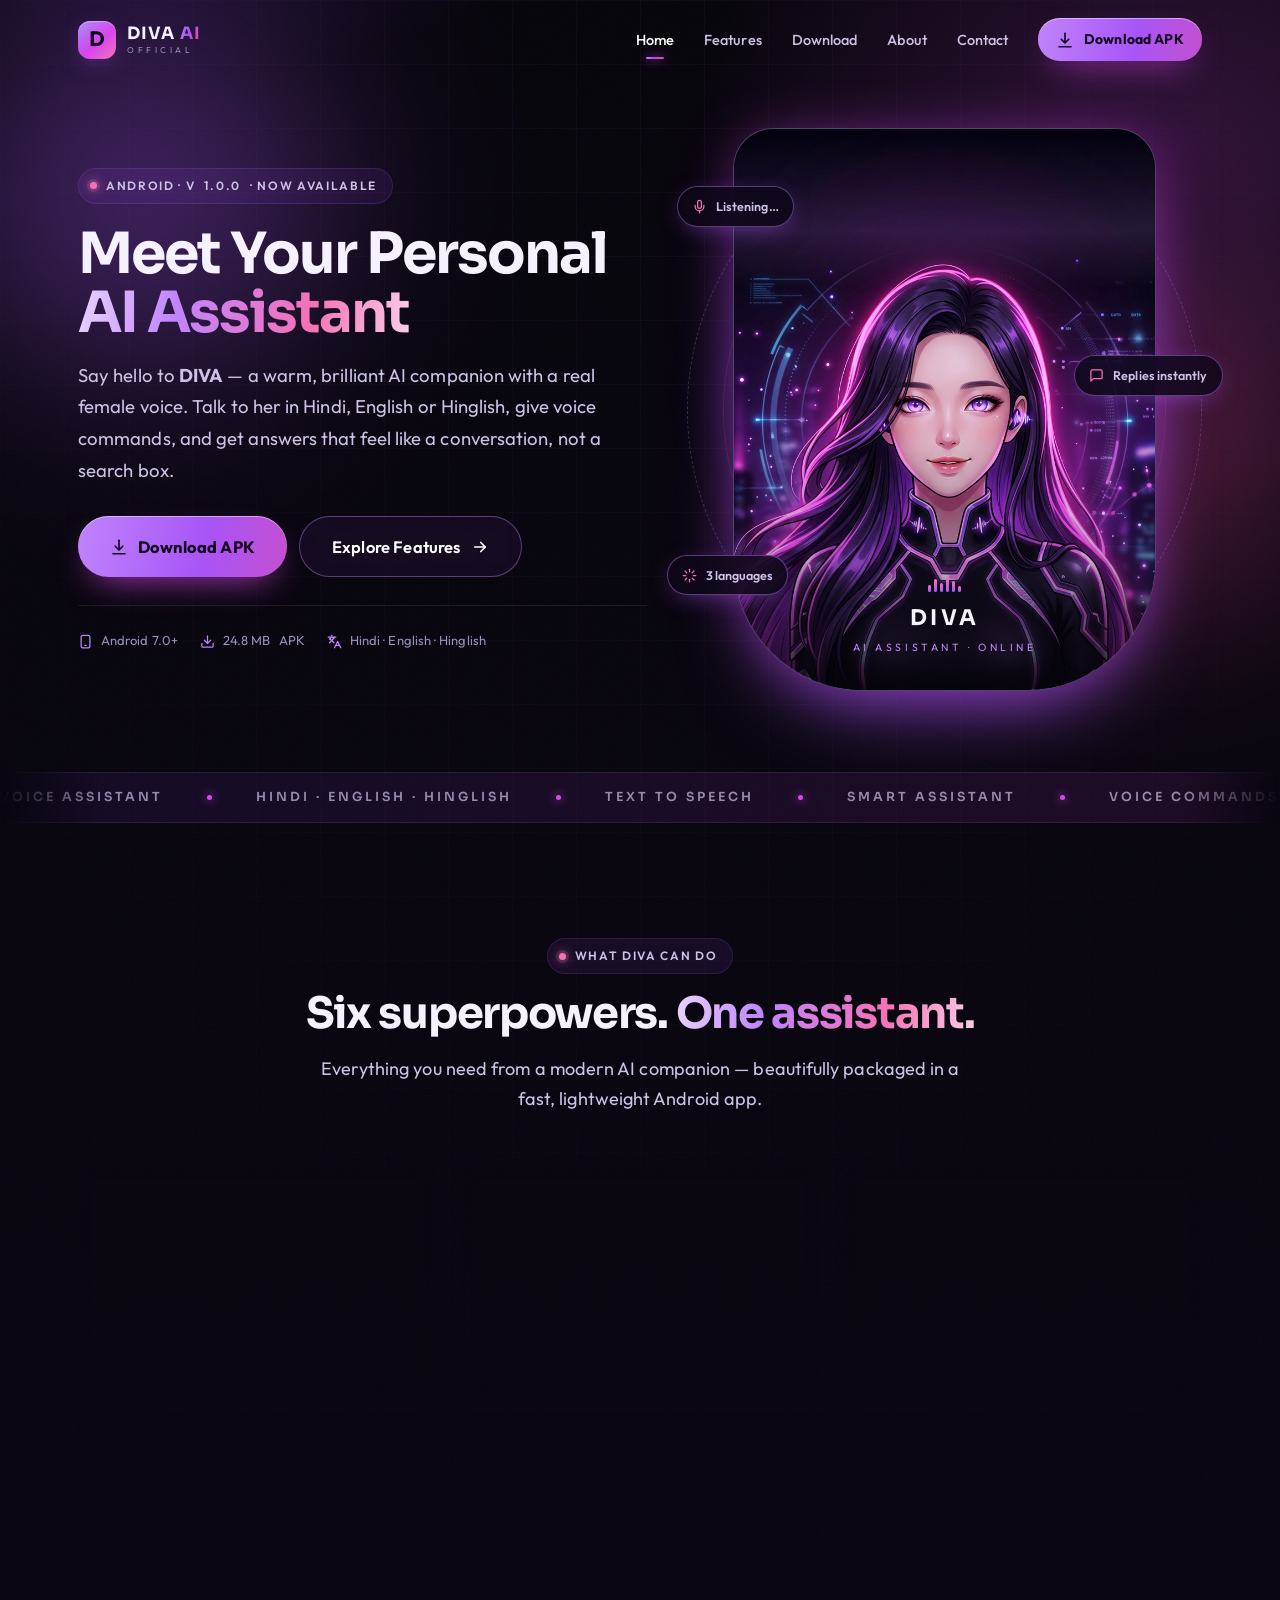
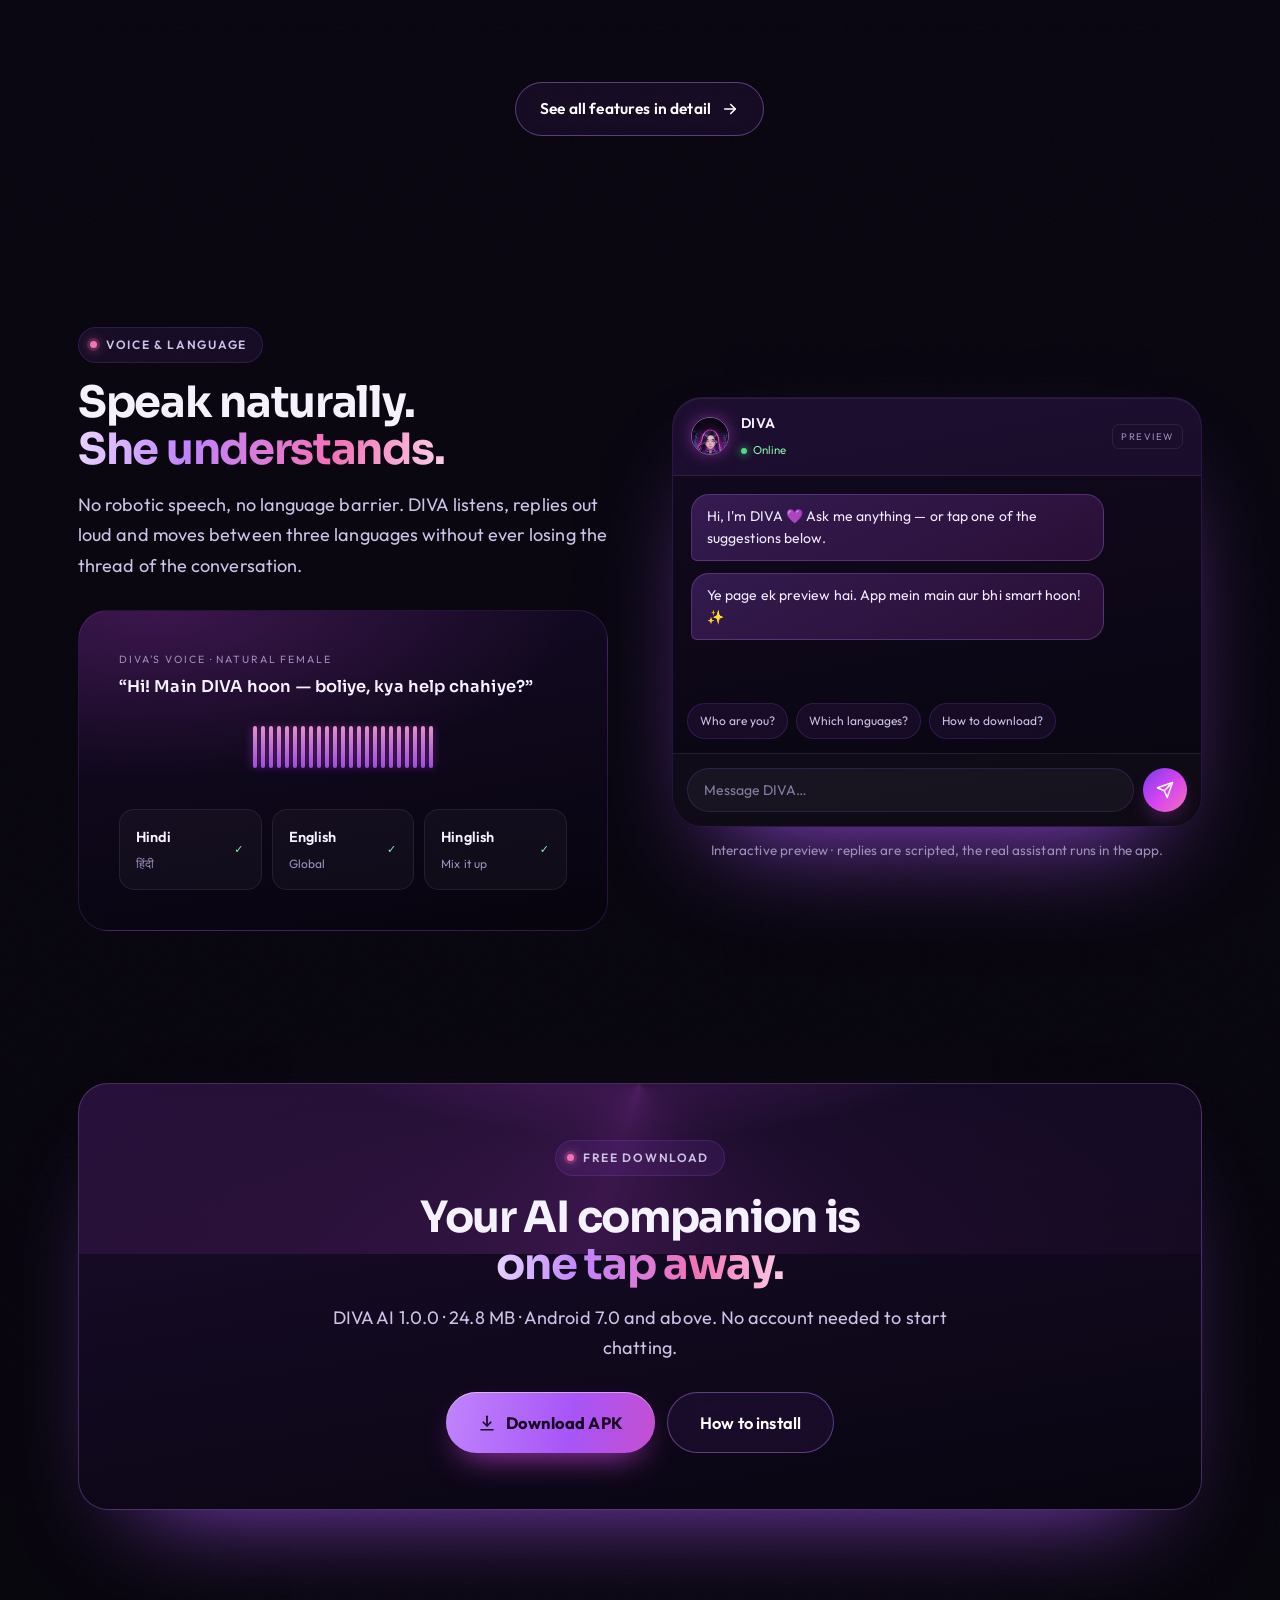
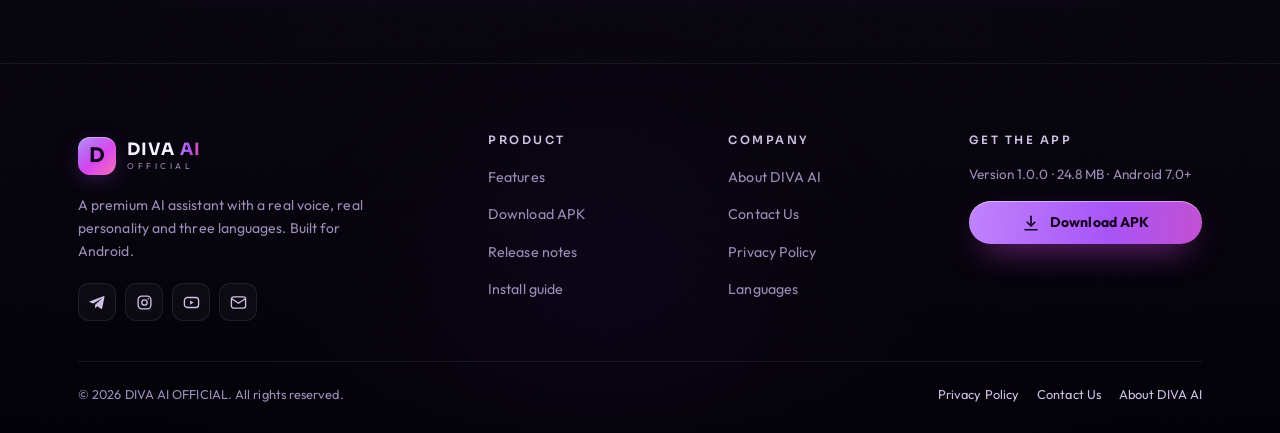
==== commit 4ab01173: "Add DIVA AI website files" ====
--- a/index.html
+++ b/index.html
@@ -10,15 +10,15 @@
 <meta property="og:site_name" content="DIVA AI OFFICIAL">
 <meta property="og:title" content="DIVA AI — Meet Your Personal AI Assistant">
 <meta property="og:description" content="A beautiful AI companion with a real female voice. Hindi, English & Hinglish. Download the APK free.">
-<meta property="og:image" content="assets/og-image.jpg">
-<meta name="twitter:image" content="assets/og-image.jpg">
+<meta property="og:image" content="og-image.jpg">
+<meta name="twitter:image" content="og-image.jpg">
 <meta name="twitter:card" content="summary_large_image">
 <link rel="canonical" href="index.html">
-<link rel="icon" href="assets/favicon.svg" type="image/svg+xml">
-<link rel="apple-touch-icon" href="assets/apple-touch-icon.png">
+<link rel="icon" href="favicon.svg" type="image/svg+xml">
+<link rel="apple-touch-icon" href="apple-touch-icon.png">
 <link rel="manifest" href="site.webmanifest">
-<link rel="stylesheet" href="assets/fonts/fonts.css">
-<link rel="stylesheet" href="assets/css/style.css">
+<link rel="stylesheet" href="fonts.css">
+<link rel="stylesheet" href="style.css">
 </head>
 <body class="page-fade">
 <a class="skip-link" href="#main">Skip to content</a>
@@ -113,7 +113,7 @@
         <span class="stage-ring stage-ring--2" aria-hidden="true"></span>
 
         <div class="stage-frame">
-          <img src="assets/diva-avatar.jpg" width="760" height="1362" alt="DIVA, a Korean-style anime AI female assistant with long violet hair and glowing purple eyes" fetchpriority="high" decoding="async">
+          <img src="diva-avatar.jpg" width="760" height="1362" alt="DIVA, a Korean-style anime AI female assistant with long violet hair and glowing purple eyes" fetchpriority="high" decoding="async">
           <span class="stage-scan" aria-hidden="true"></span>
           <div class="stage-caption">
             <div class="stage-eq" aria-hidden="true"><i></i><i></i><i></i><i></i><i></i><i></i></div>
@@ -255,7 +255,7 @@
       <div data-reveal="right" style="--d:1">
         <div class="chat-shell">
           <div class="chat-top">
-            <span class="chat-ava"><img src="assets/diva-avatar-sm.jpg" alt="" width="38" height="38" loading="lazy"></span>
+            <span class="chat-ava"><img src="diva-avatar-sm.jpg" alt="" width="38" height="38" loading="lazy"></span>
             <div>
               <strong>DIVA</strong>
               <span class="chat-status"><i></i> Online</span>
@@ -377,7 +377,7 @@
   </div>
 </footer>
 
-<script src="assets/js/config.js"></script>
-<script src="assets/js/main.js"></script>
+<script src="config.js"></script>
+<script src="main.js"></script>
 </body>
 </html>
--- a/fonts.css
+++ b/fonts.css
@@ -0,0 +1,2 @@
+@font-face{font-family:'Outfit';font-style:normal;font-weight:400 800;font-display:swap;src:url([data-uri]) format('woff2');}
+@font-face{font-family:'Sora';font-style:normal;font-weight:300 700;font-display:swap;src:url([data-uri]) format('woff2');}
--- a/style.css
+++ b/style.css
@@ -0,0 +1,1697 @@
+/* ==========================================================================
+   DIVA AI OFFICIAL — Design System
+   Premium black + dark purple, neon purple/pink gradients, mobile-first.
+   ========================================================================== */
+
+/* ---------- 1. Tokens ---------- */
+:root {
+  --bg: #05030a;
+  --bg-soft: #0a0614;
+  --bg-card: rgba(255, 255, 255, 0.035);
+  --bg-card-2: rgba(255, 255, 255, 0.055);
+
+  --text: #f5f1ff;
+  --text-soft: #cdc2e6;
+  --muted: #9b8fba;
+
+  --purple: #a855f7;
+  --violet: #7c3aed;
+  --magenta: #d946ef;
+  --pink: #ec4899;
+  --lilac: #c084fc;
+
+  --grad: linear-gradient(100deg, #c084fc 0%, #a855f7 38%, #ec4899 100%);
+  --grad-strong: linear-gradient(135deg, #7c3aed 0%, #d946ef 55%, #f472b6 100%);
+  --grad-text: linear-gradient(100deg, #e9d5ff 0%, #c084fc 30%, #f472b6 70%, #fbcfe8 100%);
+
+  --stroke: rgba(168, 85, 247, 0.18);
+  --stroke-soft: rgba(255, 255, 255, 0.08);
+  --stroke-strong: rgba(192, 132, 252, 0.42);
+
+  --glow-sm: 0 6px 24px -8px rgba(168, 85, 247, 0.6);
+  --glow: 0 18px 50px -18px rgba(168, 85, 247, 0.75);
+  --glow-pink: 0 18px 60px -20px rgba(236, 72, 153, 0.8);
+
+  --radius: 22px;
+  --radius-lg: 30px;
+  --radius-pill: 999px;
+
+  --font-display: "Sora", ui-sans-serif, system-ui, -apple-system, "Segoe UI", Roboto, Arial, sans-serif;
+  --font-body: "Outfit", ui-sans-serif, system-ui, -apple-system, "Segoe UI", Roboto, Arial, sans-serif;
+
+  --nav-h: 72px;
+  --maxw: 1180px;
+  --ease: cubic-bezier(0.22, 1, 0.36, 1);
+}
+
+/* ---------- 2. Reset ---------- */
+*,
+*::before,
+*::after { box-sizing: border-box; }
+
+html {
+  -webkit-text-size-adjust: 100%;
+  scroll-behavior: smooth;
+  scroll-padding-top: calc(var(--nav-h) + 24px);
+}
+
+body {
+  margin: 0;
+  background: var(--bg);
+  color: var(--text);
+  font-family: var(--font-body);
+  font-size: 16px;
+  line-height: 1.65;
+  font-weight: 400;
+  letter-spacing: 0.005em;
+  -webkit-font-smoothing: antialiased;
+  -moz-osx-font-smoothing: grayscale;
+  overflow-x: hidden;
+}
+
+body.nav-open { overflow: hidden; }
+
+img { max-width: 100%; display: block; }
+a { color: inherit; text-decoration: none; }
+button { font: inherit; color: inherit; background: none; border: 0; cursor: pointer; }
+ul { margin: 0; padding: 0; list-style: none; }
+p { margin: 0; }
+h1, h2, h3, h4 {
+  font-family: var(--font-display);
+  font-weight: 700;
+  line-height: 1.1;
+  letter-spacing: -0.025em;
+  margin: 0;
+  text-wrap: balance;
+}
+::selection { background: rgba(217, 70, 239, 0.4); color: #fff; }
+
+:focus-visible {
+  outline: 2px solid #e879f9;
+  outline-offset: 3px;
+  border-radius: 8px;
+}
+
+/* ---------- 3. Layout helpers ---------- */
+.container {
+  width: 100%;
+  max-width: var(--maxw);
+  margin-inline: auto;
+  padding-inline: 20px;
+}
+
+.section {
+  position: relative;
+  padding-block: clamp(64px, 9vw, 116px);
+}
+.section--tight { padding-block: clamp(44px, 6vw, 76px); }
+
+.stack > * + * { margin-top: var(--gap, 18px); }
+
+.skip-link {
+  position: absolute;
+  left: 50%;
+  top: -100px;
+  transform: translateX(-50%);
+  z-index: 200;
+  background: var(--grad-strong);
+  color: #fff;
+  padding: 10px 20px;
+  border-radius: 0 0 14px 14px;
+  font-weight: 600;
+  transition: top 0.25s var(--ease);
+}
+.skip-link:focus { top: 0; }
+
+/* ---------- 4. Ambient background ---------- */
+.bg-layers {
+  position: fixed;
+  inset: 0;
+  z-index: -1;
+  overflow: hidden;
+  pointer-events: none;
+  background:
+    radial-gradient(900px 600px at 12% -8%, rgba(124, 58, 237, 0.30), transparent 62%),
+    radial-gradient(800px 620px at 92% 4%, rgba(217, 70, 239, 0.20), transparent 60%),
+    radial-gradient(1000px 700px at 50% 108%, rgba(168, 85, 247, 0.16), transparent 65%),
+    linear-gradient(180deg, #05030a 0%, #07040f 40%, #05030a 100%);
+}
+
+.bg-layers::before {
+  content: "";
+  position: absolute;
+  inset: 0;
+  background-image:
+    linear-gradient(to right, rgba(168, 85, 247, 0.075) 1px, transparent 1px),
+    linear-gradient(to bottom, rgba(168, 85, 247, 0.075) 1px, transparent 1px);
+  background-size: 64px 64px;
+  mask-image: radial-gradient(ellipse 90% 60% at 50% 0%, #000 10%, transparent 78%);
+  -webkit-mask-image: radial-gradient(ellipse 90% 60% at 50% 0%, #000 10%, transparent 78%);
+  opacity: 0.7;
+}
+
+.bg-layers::after {
+  content: "";
+  position: absolute;
+  inset: 0;
+  opacity: 0.035;
+  background-image: url("data:image/svg+xml,%3Csvg xmlns='http://www.w3.org/2000/svg' width='160' height='160'%3E%3Cfilter id='n'%3E%3CfeTurbulence type='fractalNoise' baseFrequency='0.85' numOctaves='3'/%3E%3C/filter%3E%3Crect width='160' height='160' filter='url(%23n)'/%3E%3C/svg%3E");
+}
+
+.orb {
+  position: absolute;
+  border-radius: 50%;
+  filter: blur(80px);
+  opacity: 0.55;
+  animation: float 20s ease-in-out infinite;
+}
+.orb--1 { width: 46vw; height: 46vw; left: -12vw; top: -8vw; background: radial-gradient(circle, rgba(168, 85, 247, 0.85), transparent 68%); }
+.orb--2 { width: 40vw; height: 40vw; right: -10vw; top: 22vh; background: radial-gradient(circle, rgba(236, 72, 153, 0.7), transparent 68%); animation-delay: -7s; }
+.orb--3 { width: 38vw; height: 38vw; left: 28vw; bottom: -14vw; background: radial-gradient(circle, rgba(124, 58, 237, 0.75), transparent 68%); animation-delay: -13s; }
+
+@keyframes float {
+  0%, 100% { transform: translate3d(0, 0, 0) scale(1); }
+  33% { transform: translate3d(3vw, -3vh, 0) scale(1.08); }
+  66% { transform: translate3d(-2vw, 2vh, 0) scale(0.96); }
+}
+
+/* ---------- 5. Header / Navigation ---------- */
+.scroll-progress {
+  position: fixed;
+  inset: 0 auto auto 0;
+  height: 2px;
+  width: 0%;
+  z-index: 120;
+  background: var(--grad);
+  box-shadow: 0 0 14px rgba(217, 70, 239, 0.9);
+}
+
+.site-header {
+  position: sticky;
+  top: 0;
+  /* must sit above .nav-backdrop so the mobile drawer's links stay clickable */
+  z-index: 130;
+  transition: background 0.35s var(--ease), border-color 0.35s var(--ease), backdrop-filter 0.35s var(--ease);
+  border-bottom: 1px solid transparent;
+}
+.site-header.is-scrolled {
+  background: rgba(6, 4, 12, 0.72);
+  backdrop-filter: blur(18px) saturate(140%);
+  -webkit-backdrop-filter: blur(18px) saturate(140%);
+  border-bottom-color: var(--stroke);
+}
+
+.header-inner {
+  height: var(--nav-h);
+  display: flex;
+  align-items: center;
+  justify-content: space-between;
+  gap: 16px;
+}
+
+.brand {
+  display: inline-flex;
+  align-items: center;
+  gap: 11px;
+  min-height: 44px;
+}
+.brand-mark {
+  width: 38px;
+  height: 38px;
+  flex: 0 0 auto;
+  border-radius: 12px;
+  display: grid;
+  place-items: center;
+  background: var(--grad-strong);
+  box-shadow: var(--glow-sm), inset 0 1px 0 rgba(255, 255, 255, 0.35);
+  position: relative;
+  overflow: hidden;
+}
+.brand-mark::after {
+  content: "";
+  position: absolute;
+  inset: 0;
+  background: linear-gradient(140deg, rgba(255, 255, 255, 0.45), transparent 55%);
+}
+.brand-mark span {
+  position: relative;
+  z-index: 1;
+  font-family: var(--font-display);
+  font-weight: 800;
+  font-size: 20px;
+  color: #14031f;
+  line-height: 1;
+}
+.brand-text {
+  display: flex;
+  flex-direction: column;
+  line-height: 1;
+}
+.brand-name {
+  font-family: var(--font-display);
+  font-weight: 800;
+  font-size: 17px;
+  letter-spacing: 0.06em;
+}
+.brand-name em {
+  font-style: normal;
+  background: var(--grad);
+  -webkit-background-clip: text;
+  background-clip: text;
+  color: transparent;
+}
+.brand-sub {
+  font-size: 8.5px;
+  letter-spacing: 0.42em;
+  color: var(--muted);
+  margin-top: 4px;
+  text-transform: uppercase;
+}
+
+.nav { display: flex; align-items: center; gap: 6px; }
+
+.nav-list { display: flex; align-items: center; gap: 2px; }
+
+.nav-link {
+  position: relative;
+  display: inline-block;
+  padding: 9px 14px;
+  border-radius: var(--radius-pill);
+  font-size: 14.5px;
+  font-weight: 500;
+  color: var(--text-soft);
+  transition: color 0.25s var(--ease), background 0.25s var(--ease);
+}
+.nav-link:hover { color: #fff; background: rgba(168, 85, 247, 0.12); }
+.nav-link[aria-current="page"] {
+  color: #fff;
+}
+.nav-link[aria-current="page"]::after {
+  content: "";
+  position: absolute;
+  left: 50%;
+  bottom: 2px;
+  transform: translateX(-50%);
+  width: 18px;
+  height: 2px;
+  border-radius: 2px;
+  background: var(--grad);
+  box-shadow: 0 0 10px rgba(217, 70, 239, 0.9);
+}
+
+.nav-cta { margin-left: 10px; }
+
+.nav-toggle {
+  display: none;
+  position: relative;
+  width: 44px;
+  height: 44px;
+  border-radius: 13px;
+  border: 1px solid var(--stroke);
+  background: var(--bg-card);
+  place-items: center;
+  gap: 5px;
+  position: relative;
+  z-index: 130;
+}
+.nav-toggle i {
+  position: absolute;
+  left: 50%;
+  top: 50%;
+  width: 19px;
+  height: 2px;
+  margin: -1px 0 0 -9.5px;
+  border-radius: 2px;
+  background: var(--text);
+  transition: transform 0.35s var(--ease), opacity 0.25s var(--ease);
+}
+.nav-toggle i:nth-child(1) { transform: translateY(-7px); }
+.nav-toggle i:nth-child(2) { transform: translateY(0); }
+.nav-toggle i:nth-child(3) { transform: translateY(7px); }
+.nav-toggle[aria-expanded="true"] i:nth-child(1) { transform: rotate(45deg); }
+.nav-toggle[aria-expanded="true"] i:nth-child(2) { opacity: 0; transform: scaleX(0.3); }
+.nav-toggle[aria-expanded="true"] i:nth-child(3) { transform: rotate(-45deg); }
+
+.nav-backdrop {
+  position: fixed;
+  inset: 0;
+  z-index: 110;
+  background: rgba(4, 2, 9, 0.66);
+  backdrop-filter: blur(6px);
+  opacity: 0;
+  pointer-events: none;
+  transition: opacity 0.3s var(--ease);
+}
+
+/* ---------- 6. Buttons ---------- */
+.btn {
+  --btn-py: 13px;
+  --btn-px: 24px;
+  position: relative;
+  display: inline-flex;
+  align-items: center;
+  justify-content: center;
+  gap: 10px;
+  padding: var(--btn-py) var(--btn-px);
+  border-radius: var(--radius-pill);
+  font-family: var(--font-body);
+  font-weight: 600;
+  font-size: 15.5px;
+  letter-spacing: 0.01em;
+  white-space: nowrap;
+  transition: transform 0.3s var(--ease), box-shadow 0.3s var(--ease), background 0.3s var(--ease), border-color 0.3s var(--ease), color 0.3s var(--ease);
+  will-change: transform;
+  overflow: hidden;
+  isolation: isolate;
+}
+.btn svg { width: 18px; height: 18px; flex: 0 0 auto; }
+.btn:active { transform: translateY(1px) scale(0.99); }
+
+.btn-primary {
+  color: #150321;
+  background: var(--grad);
+  background-size: 160% 100%;
+  box-shadow: 0 14px 34px -14px rgba(217, 70, 239, 0.85), inset 0 1px 0 rgba(255, 255, 255, 0.45);
+  font-weight: 700;
+}
+.btn-primary::before {
+  content: "";
+  position: absolute;
+  inset: 0;
+  z-index: -1;
+  background: linear-gradient(100deg, #f472b6, #c084fc 55%, #a855f7);
+  opacity: 0;
+  transition: opacity 0.4s var(--ease);
+}
+.btn-primary:hover {
+  transform: translateY(-2px);
+  box-shadow: 0 22px 44px -14px rgba(217, 70, 239, 0.95), inset 0 1px 0 rgba(255, 255, 255, 0.5);
+}
+.btn-primary:hover::before { opacity: 1; }
+
+.btn-ghost {
+  color: #fff;
+  border: 1px solid var(--stroke-strong);
+  background: rgba(168, 85, 247, 0.08);
+  backdrop-filter: blur(8px);
+}
+.btn-ghost:hover {
+  transform: translateY(-2px);
+  border-color: rgba(244, 114, 182, 0.7);
+  background: rgba(217, 70, 239, 0.14);
+  box-shadow: var(--glow-sm);
+}
+
+.btn-sm { --btn-py: 10px; --btn-px: 18px; font-size: 14px; }
+.btn-lg { --btn-py: 16px; --btn-px: 32px; font-size: 16.5px; }
+.btn-block { width: 100%; }
+
+.btn:disabled { opacity: 0.55; cursor: not-allowed; transform: none; }
+
+/* ---------- 7. Typography helpers ---------- */
+.eyebrow {
+  display: inline-flex;
+  align-items: center;
+  gap: 9px;
+  padding: 7px 15px 7px 11px;
+  border-radius: var(--radius-pill);
+  border: 1px solid var(--stroke);
+  background: rgba(168, 85, 247, 0.09);
+  color: var(--text-soft);
+  font-size: 12px;
+  font-weight: 600;
+  letter-spacing: 0.14em;
+  text-transform: uppercase;
+}
+.eyebrow .dot {
+  width: 7px;
+  height: 7px;
+  border-radius: 50%;
+  background: #f472b6;
+  box-shadow: 0 0 0 3px rgba(244, 114, 182, 0.18), 0 0 12px #f472b6;
+  animation: pulse-dot 2.4s ease-in-out infinite;
+}
+@keyframes pulse-dot {
+  0%, 100% { opacity: 1; transform: scale(1); }
+  50% { opacity: 0.55; transform: scale(0.82); }
+}
+
+.grad-text {
+  background: var(--grad-text);
+  -webkit-background-clip: text;
+  background-clip: text;
+  color: transparent;
+}
+
+.display {
+  font-size: clamp(2.05rem, 6vw, 3.55rem);
+  font-weight: 800;
+  letter-spacing: -0.035em;
+  line-height: 1.04;
+}
+.h2 {
+  font-size: clamp(1.7rem, 4.2vw, 2.7rem);
+  letter-spacing: -0.03em;
+}
+.h3 { font-size: clamp(1.15rem, 2.4vw, 1.35rem); letter-spacing: -0.02em; }
+
+.lead {
+  color: var(--text-soft);
+  font-size: clamp(1rem, 2.2vw, 1.13rem);
+  line-height: 1.7;
+  max-width: 56ch;
+}
+.muted { color: var(--muted); }
+.small { font-size: 13.5px; }
+
+.section-head { max-width: 720px; }
+.section-head.center { margin-inline: auto; text-align: center; }
+.section-head .h2 { margin-top: 16px; }
+.section-head .lead { margin-top: 16px; }
+.section-head.center .lead { margin-inline: auto; }
+
+/* ---------- 8. Hero ---------- */
+.hero {
+  position: relative;
+  padding-top: clamp(28px, 5vw, 56px);
+  padding-bottom: clamp(48px, 7vw, 92px);
+  overflow: hidden;
+}
+.hero-grid {
+  display: grid;
+  gap: clamp(32px, 5vw, 40px);
+  align-items: center;
+}
+.hero-copy > .eyebrow { margin-bottom: 20px; }
+.hero-copy .display { margin-bottom: 18px; }
+.hero-copy .lead { font-size: clamp(1rem, 2.4vw, 1.16rem); }
+.hero-actions {
+  display: flex;
+  flex-wrap: wrap;
+  gap: 12px;
+  margin-top: 30px;
+}
+
+.hero-meta {
+  display: flex;
+  flex-wrap: wrap;
+  align-items: center;
+  gap: 10px 22px;
+  margin-top: 28px;
+  padding-top: 24px;
+  border-top: 1px solid var(--stroke-soft);
+  color: var(--muted);
+  font-size: 13px;
+}
+.hero-meta span { display: inline-flex; align-items: center; gap: 8px; }
+.hero-meta svg { width: 15px; height: 15px; color: var(--lilac); }
+
+.hero-avatars {
+  display: inline-flex;
+  align-items: center;
+}
+.hero-avatars i {
+  width: 26px;
+  height: 26px;
+  border-radius: 50%;
+  border: 2px solid #0b0616;
+  margin-left: -8px;
+  background: var(--grad-strong);
+}
+.hero-avatars i:first-child { margin-left: 0; }
+.hero-avatars i:nth-child(2) { background: linear-gradient(135deg, #f472b6, #a855f7); }
+.hero-avatars i:nth-child(3) { background: linear-gradient(135deg, #7c3aed, #22d3ee); }
+.hero-avatars i:nth-child(4) { background: linear-gradient(135deg, #d946ef, #6366f1); }
+
+/* --- Avatar stage --- */
+.stage {
+  position: relative;
+  width: 100%;
+  max-width: 460px;
+  margin-inline: auto;
+  aspect-ratio: 1 / 1.06;
+  display: grid;
+  place-items: center;
+}
+
+.stage-glow {
+  position: absolute;
+  inset: 8% 6%;
+  border-radius: 50%;
+  background: radial-gradient(circle at 50% 45%, rgba(217, 70, 239, 0.55), rgba(124, 58, 237, 0.28) 45%, transparent 70%);
+  filter: blur(28px);
+  animation: breathe 7s ease-in-out infinite;
+}
+@keyframes breathe {
+  0%, 100% { transform: scale(0.94); opacity: 0.75; }
+  50% { transform: scale(1.06); opacity: 1; }
+}
+
+.stage-ring {
+  position: absolute;
+  inset: 0;
+  border-radius: 50%;
+  border: 1px dashed rgba(192, 132, 252, 0.28);
+  animation: spin 46s linear infinite;
+}
+.stage-ring--2 {
+  inset: 7%;
+  border-style: solid;
+  border-color: rgba(236, 72, 153, 0.16);
+  animation: spin 32s linear reverse infinite;
+}
+@keyframes spin { to { transform: rotate(360deg); } }
+
+.stage-frame {
+  position: relative;
+  width: 82%;
+  aspect-ratio: 3 / 4;
+  border-radius: 40px 40px 130px 130px;
+  overflow: hidden;
+  border: 1px solid rgba(216, 180, 254, 0.35);
+  box-shadow:
+    0 40px 90px -40px rgba(168, 85, 247, 0.9),
+    0 0 0 1px rgba(255, 255, 255, 0.06) inset,
+    0 0 60px -10px rgba(217, 70, 239, 0.45);
+  background: #0b0616;
+  transform: translateZ(0);
+}
+.stage-frame img {
+  width: 100%;
+  height: 100%;
+  object-fit: cover;
+  object-position: 50% 18%;
+  filter: saturate(1.06) contrast(1.03);
+}
+.stage-frame::after {
+  content: "";
+  position: absolute;
+  inset: 0;
+  background: linear-gradient(180deg, transparent 52%, rgba(5, 3, 10, 0.22) 76%, rgba(5, 3, 10, 0.92) 100%);
+}
+.stage-scan {
+  position: absolute;
+  inset: 0;
+  z-index: 2;
+  background: linear-gradient(180deg, transparent 0%, rgba(192, 132, 252, 0.16) 45%, transparent 70%);
+  height: 40%;
+  animation: scan 6s ease-in-out infinite;
+  mix-blend-mode: screen;
+}
+@keyframes scan {
+  0%, 100% { transform: translateY(-45%); opacity: 0; }
+  45% { opacity: 1; }
+  60% { transform: translateY(180%); opacity: 0; }
+}
+
+.stage-caption {
+  position: absolute;
+  z-index: 3;
+  left: 0;
+  right: 0;
+  bottom: 6%;
+  text-align: center;
+  padding-inline: 18px;
+}
+.stage-caption .name {
+  font-family: var(--font-display);
+  font-weight: 800;
+  font-size: 1.35rem;
+  letter-spacing: 0.16em;
+}
+.stage-caption .role {
+  margin-top: 4px;
+  font-size: 10.5px;
+  letter-spacing: 0.34em;
+  text-transform: uppercase;
+  color: var(--lilac);
+}
+
+.stage-eq {
+  display: flex;
+  align-items: flex-end;
+  justify-content: center;
+  gap: 3px;
+  height: 16px;
+  margin-bottom: 8px;
+}
+.stage-eq i {
+  width: 3px;
+  border-radius: 2px;
+  background: linear-gradient(180deg, #f472b6, #a855f7);
+  animation: eq 1.1s ease-in-out infinite;
+}
+.stage-eq i:nth-child(1) { height: 40%; animation-delay: 0s; }
+.stage-eq i:nth-child(2) { height: 80%; animation-delay: 0.12s; }
+.stage-eq i:nth-child(3) { height: 55%; animation-delay: 0.24s; }
+.stage-eq i:nth-child(4) { height: 100%; animation-delay: 0.36s; }
+.stage-eq i:nth-child(5) { height: 65%; animation-delay: 0.18s; }
+.stage-eq i:nth-child(6) { height: 35%; animation-delay: 0.3s; }
+@keyframes eq {
+  0%, 100% { transform: scaleY(0.35); opacity: 0.65; }
+  50% { transform: scaleY(1); opacity: 1; }
+}
+
+.float-chip {
+  position: absolute;
+  z-index: 4;
+  display: flex;
+  align-items: center;
+  gap: 9px;
+  padding: 9px 14px;
+  border-radius: var(--radius-pill);
+  background: rgba(14, 8, 26, 0.82);
+  border: 1px solid var(--stroke-strong);
+  backdrop-filter: blur(14px);
+  box-shadow: 0 18px 40px -22px rgba(0, 0, 0, 0.9), var(--glow-sm);
+  font-size: 12.5px;
+  font-weight: 600;
+  color: var(--text-soft);
+  white-space: nowrap;
+  animation: bob 6s ease-in-out infinite;
+}
+.float-chip svg { width: 15px; height: 15px; color: #f472b6; }
+.float-chip--1 { top: 9%; left: -2%; animation-delay: -1s; }
+.float-chip--2 { top: 40%; right: -4%; animation-delay: -2.5s; }
+.float-chip--3 { bottom: 16%; left: -4%; animation-delay: -4s; }
+@keyframes bob {
+  0%, 100% { transform: translateY(0); }
+  50% { transform: translateY(-9px); }
+}
+
+/* ---------- 9. Marquee strip ---------- */
+.strip {
+  border-block: 1px solid var(--stroke-soft);
+  background: linear-gradient(90deg, rgba(124, 58, 237, 0.10), rgba(217, 70, 239, 0.10));
+  overflow: hidden;
+  padding-block: 14px;
+  mask-image: linear-gradient(90deg, transparent, #000 8%, #000 92%, transparent);
+  -webkit-mask-image: linear-gradient(90deg, transparent, #000 8%, #000 92%, transparent);
+}
+.strip-track {
+  display: flex;
+  gap: 44px;
+  width: max-content;
+  animation: marquee 32s linear infinite;
+}
+.strip-track span {
+  display: inline-flex;
+  align-items: center;
+  gap: 44px;
+  font-family: var(--font-display);
+  font-size: 12.5px;
+  font-weight: 600;
+  letter-spacing: 0.24em;
+  text-transform: uppercase;
+  color: rgba(205, 194, 230, 0.7);
+  white-space: nowrap;
+}
+.strip-track span::after {
+  content: "";
+  width: 5px;
+  height: 5px;
+  border-radius: 50%;
+  background: #d946ef;
+  box-shadow: 0 0 10px #d946ef;
+}
+@keyframes marquee { to { transform: translateX(-50%); } }
+
+/* ---------- 10. Cards ---------- */
+.card {
+  position: relative;
+  padding: clamp(22px, 3vw, 30px);
+  border-radius: var(--radius);
+  background: linear-gradient(160deg, rgba(255, 255, 255, 0.055), rgba(255, 255, 255, 0.018));
+  border: 1px solid var(--stroke-soft);
+  backdrop-filter: blur(10px);
+  transition: transform 0.45s var(--ease), border-color 0.45s var(--ease), box-shadow 0.45s var(--ease), background 0.45s var(--ease);
+  overflow: hidden;
+  height: 100%;
+}
+.card::before {
+  content: "";
+  position: absolute;
+  inset: 0;
+  border-radius: inherit;
+  padding: 1px;
+  background: linear-gradient(150deg, rgba(216, 180, 254, 0.55), transparent 42%, transparent 62%, rgba(244, 114, 182, 0.35));
+  -webkit-mask: linear-gradient(#000 0 0) content-box, linear-gradient(#000 0 0);
+  mask: linear-gradient(#000 0 0) content-box, linear-gradient(#000 0 0);
+  -webkit-mask-composite: xor;
+  mask-composite: exclude;
+  opacity: 0;
+  transition: opacity 0.45s var(--ease);
+  pointer-events: none;
+}
+.card::after {
+  content: "";
+  position: absolute;
+  width: 220px;
+  height: 220px;
+  right: -90px;
+  top: -100px;
+  background: radial-gradient(circle, rgba(217, 70, 239, 0.35), transparent 70%);
+  opacity: 0;
+  transition: opacity 0.5s var(--ease);
+  pointer-events: none;
+}
+.card:hover {
+  transform: translateY(-5px);
+  border-color: transparent;
+  background: linear-gradient(160deg, rgba(255, 255, 255, 0.075), rgba(255, 255, 255, 0.025));
+  box-shadow: 0 30px 60px -34px rgba(168, 85, 247, 0.85);
+}
+.card:hover::before, .card:hover::after { opacity: 1; }
+
+.card-icon {
+  width: 46px;
+  height: 46px;
+  display: grid;
+  place-items: center;
+  border-radius: 14px;
+  background: linear-gradient(150deg, rgba(168, 85, 247, 0.28), rgba(236, 72, 153, 0.18));
+  border: 1px solid rgba(192, 132, 252, 0.32);
+  color: #f0e7ff;
+  box-shadow: inset 0 1px 0 rgba(255, 255, 255, 0.14);
+  margin-bottom: 18px;
+}
+.card-icon svg { width: 22px; height: 22px; }
+.card h3 { font-size: 1.09rem; margin-bottom: 9px; }
+.card p { color: var(--muted); font-size: 14.5px; line-height: 1.65; }
+
+.card-tag {
+  position: absolute;
+  top: 18px;
+  right: 18px;
+  font-size: 10px;
+  font-weight: 700;
+  letter-spacing: 0.16em;
+  text-transform: uppercase;
+  color: var(--lilac);
+  padding: 4px 9px;
+  border-radius: 7px;
+  border: 1px solid rgba(192, 132, 252, 0.3);
+  background: rgba(124, 58, 237, 0.16);
+}
+
+.grid {
+  display: grid;
+  gap: 16px;
+  grid-template-columns: 1fr;
+}
+.grid-2 { grid-template-columns: 1fr; }
+.grid-3 { grid-template-columns: 1fr; }
+
+/* ---------- 11. Chat demo ---------- */
+.chat-shell {
+  border-radius: var(--radius-lg);
+  border: 1px solid var(--stroke);
+  background: linear-gradient(170deg, rgba(19, 10, 34, 0.96), rgba(8, 5, 15, 0.98));
+  box-shadow: 0 50px 100px -50px rgba(168, 85, 247, 0.9), inset 0 1px 0 rgba(255, 255, 255, 0.07);
+  overflow: hidden;
+  display: flex;
+  flex-direction: column;
+  height: 100%;
+  min-height: 430px;
+}
+.chat-top {
+  display: flex;
+  align-items: center;
+  gap: 12px;
+  padding: 14px 18px;
+  border-bottom: 1px solid var(--stroke-soft);
+  background: rgba(168, 85, 247, 0.07);
+}
+.chat-ava {
+  width: 38px;
+  height: 38px;
+  border-radius: 50%;
+  overflow: hidden;
+  border: 1px solid rgba(216, 180, 254, 0.45);
+  flex: 0 0 auto;
+  box-shadow: 0 0 18px -4px rgba(217, 70, 239, 0.8);
+}
+.chat-ava img { width: 100%; height: 100%; object-fit: cover; object-position: 50% 12%; }
+.chat-top strong { display: block; font-size: 14px; font-weight: 600; letter-spacing: 0.02em; }
+.chat-status {
+  display: inline-flex;
+  align-items: center;
+  gap: 6px;
+  font-size: 11.5px;
+  color: #86efac;
+}
+.chat-status i {
+  width: 6px;
+  height: 6px;
+  border-radius: 50%;
+  background: #4ade80;
+  box-shadow: 0 0 8px #4ade80;
+}
+.chat-demo-badge {
+  margin-left: auto;
+  font-size: 9.5px;
+  letter-spacing: 0.16em;
+  text-transform: uppercase;
+  color: var(--muted);
+  border: 1px solid var(--stroke-soft);
+  padding: 4px 8px;
+  border-radius: 7px;
+}
+
+.chat-body {
+  padding: 18px;
+  display: flex;
+  flex-direction: column;
+  gap: 12px;
+  overflow-y: auto;
+  flex: 1;
+  scrollbar-width: thin;
+  scrollbar-color: rgba(168, 85, 247, 0.5) transparent;
+}
+.chat-body::-webkit-scrollbar { width: 6px; }
+.chat-body::-webkit-scrollbar-thumb { background: rgba(168, 85, 247, 0.45); border-radius: 8px; }
+
+.bubble {
+  max-width: 84%;
+  padding: 11px 15px;
+  font-size: 14px;
+  line-height: 1.55;
+  border-radius: 18px;
+  animation: bubble-in 0.4s var(--ease) both;
+}
+@keyframes bubble-in {
+  from { opacity: 0; transform: translateY(8px) scale(0.98); }
+  to { opacity: 1; transform: none; }
+}
+.bubble--ai {
+  align-self: flex-start;
+  background: linear-gradient(150deg, rgba(168, 85, 247, 0.24), rgba(217, 70, 239, 0.14));
+  border: 1px solid rgba(192, 132, 252, 0.26);
+  border-bottom-left-radius: 6px;
+  color: #f2eaff;
+}
+.bubble--user {
+  align-self: flex-end;
+  background: linear-gradient(135deg, #7c3aed, #d946ef);
+  border-bottom-right-radius: 6px;
+  color: #fff;
+  box-shadow: 0 12px 26px -16px rgba(217, 70, 239, 0.9);
+}
+.bubble--typing { display: inline-flex; gap: 4px; align-items: center; }
+.bubble--typing i {
+  width: 6px;
+  height: 6px;
+  border-radius: 50%;
+  background: #e9d5ff;
+  animation: typing 1.2s infinite;
+}
+.bubble--typing i:nth-child(2) { animation-delay: 0.15s; }
+.bubble--typing i:nth-child(3) { animation-delay: 0.3s; }
+@keyframes typing {
+  0%, 60%, 100% { transform: translateY(0); opacity: 0.45; }
+  30% { transform: translateY(-4px); opacity: 1; }
+}
+
+.chat-form {
+  display: flex;
+  gap: 9px;
+  padding: 14px;
+  border-top: 1px solid var(--stroke-soft);
+  background: rgba(255, 255, 255, 0.02);
+}
+.chat-input {
+  flex: 1;
+  min-width: 0;
+  padding: 12px 16px;
+  border-radius: var(--radius-pill);
+  border: 1px solid var(--stroke);
+  background: rgba(255, 255, 255, 0.04);
+  color: var(--text);
+  font-family: inherit;
+  font-size: 14px;
+  transition: border-color 0.3s var(--ease), box-shadow 0.3s var(--ease);
+}
+.chat-input::placeholder { color: rgba(155, 143, 186, 0.85); }
+.chat-input:focus {
+  outline: none;
+  border-color: rgba(217, 70, 239, 0.65);
+  box-shadow: 0 0 0 3px rgba(217, 70, 239, 0.14);
+}
+.chat-send {
+  width: 44px;
+  height: 44px;
+  flex: 0 0 auto;
+  border-radius: 50%;
+  display: grid;
+  place-items: center;
+  background: var(--grad-strong);
+  color: #fff;
+  box-shadow: 0 10px 24px -12px rgba(217, 70, 239, 0.95);
+  transition: transform 0.3s var(--ease), filter 0.3s var(--ease);
+}
+.chat-send:hover { transform: scale(1.06); filter: brightness(1.08); }
+.chat-send svg { width: 18px; height: 18px; }
+
+.chat-suggest {
+  display: flex;
+  gap: 8px;
+  flex-wrap: wrap;
+  padding: 0 14px 14px;
+}
+.chip {
+  font-size: 12px;
+  padding: 7px 12px;
+  border-radius: var(--radius-pill);
+  border: 1px solid var(--stroke);
+  background: rgba(168, 85, 247, 0.08);
+  color: var(--text-soft);
+  transition: background 0.25s var(--ease), color 0.25s var(--ease), border-color 0.25s var(--ease), transform 0.25s var(--ease);
+}
+.chip:hover {
+  background: rgba(217, 70, 239, 0.2);
+  border-color: rgba(244, 114, 182, 0.6);
+  color: #fff;
+  transform: translateY(-1px);
+}
+
+/* ---------- 12. Voice / language showcase ---------- */
+.voice-panel {
+  position: relative;
+  border-radius: var(--radius-lg);
+  padding: clamp(24px, 4vw, 40px);
+  border: 1px solid var(--stroke);
+  background:
+    radial-gradient(600px 240px at 15% 0%, rgba(217, 70, 239, 0.20), transparent 70%),
+    linear-gradient(170deg, rgba(23, 12, 40, 0.9), rgba(7, 4, 14, 0.95));
+  overflow: hidden;
+}
+.wave {
+  display: flex;
+  align-items: center;
+  justify-content: center;
+  gap: 4px;
+  height: 76px;
+  margin-block: 8px 24px;
+}
+.wave i {
+  width: 4px;
+  height: 55%;
+  border-radius: 3px;
+  background: linear-gradient(180deg, #f9a8d4, #a855f7);
+  opacity: 0.9;
+  animation: wave 1.6s ease-in-out infinite;
+  box-shadow: 0 0 10px rgba(217, 70, 239, 0.55);
+}
+@keyframes wave {
+  0%, 100% { height: 12%; }
+  50% { height: 100%; }
+}
+
+.lang-row { display: grid; gap: 10px; grid-template-columns: 1fr; }
+.lang-pill {
+  display: flex;
+  align-items: center;
+  justify-content: space-between;
+  gap: 12px;
+  padding: 13px 16px;
+  border-radius: 15px;
+  border: 1px solid var(--stroke-soft);
+  background: rgba(255, 255, 255, 0.03);
+  transition: border-color 0.3s var(--ease), background 0.3s var(--ease), transform 0.3s var(--ease);
+}
+.lang-pill:hover {
+  border-color: rgba(192, 132, 252, 0.45);
+  background: rgba(168, 85, 247, 0.1);
+  transform: translateX(3px);
+}
+.lang-pill strong { font-weight: 600; font-size: 14.5px; }
+.lang-pill span { font-size: 12px; color: var(--muted); }
+.lang-pill .ok {
+  color: #86efac;
+  font-size: 11px;
+  font-weight: 700;
+  letter-spacing: 0.1em;
+}
+
+/* ---------- 13. Steps ---------- */
+.steps { counter-reset: step; display: grid; gap: 14px; }
+.step {
+  position: relative;
+  display: flex;
+  gap: 16px;
+  padding: 20px;
+  border-radius: 18px;
+  border: 1px solid var(--stroke-soft);
+  background: rgba(255, 255, 255, 0.028);
+  transition: border-color 0.35s var(--ease), background 0.35s var(--ease);
+}
+.step:hover { border-color: rgba(192, 132, 252, 0.4); background: rgba(168, 85, 247, 0.07); }
+.step::before {
+  counter-increment: step;
+  content: counter(step);
+  flex: 0 0 auto;
+  width: 32px;
+  height: 32px;
+  border-radius: 10px;
+  display: grid;
+  place-items: center;
+  font-family: var(--font-display);
+  font-weight: 700;
+  font-size: 14px;
+  color: #16031f;
+  background: var(--grad);
+  box-shadow: var(--glow-sm);
+}
+.step h4 { font-size: 15px; margin-bottom: 4px; }
+.step p { color: var(--muted); font-size: 13.8px; }
+
+/* ---------- 14. Download page ---------- */
+.download-hero {
+  position: relative;
+  padding-top: clamp(32px, 5vw, 60px);
+}
+.dl-card {
+  position: relative;
+  border-radius: var(--radius-lg);
+  padding: clamp(24px, 4.4vw, 46px);
+  border: 1px solid rgba(192, 132, 252, 0.32);
+  background:
+    radial-gradient(700px 320px at 88% -10%, rgba(217, 70, 239, 0.26), transparent 68%),
+    radial-gradient(600px 300px at 4% 110%, rgba(124, 58, 237, 0.28), transparent 68%),
+    linear-gradient(170deg, rgba(21, 11, 37, 0.94), rgba(7, 4, 14, 0.97));
+  box-shadow: 0 60px 120px -60px rgba(168, 85, 247, 0.85), inset 0 1px 0 rgba(255, 255, 255, 0.08);
+  overflow: hidden;
+}
+.dl-card::after {
+  content: "";
+  position: absolute;
+  inset: 0;
+  background-image:
+    linear-gradient(to right, rgba(192, 132, 252, 0.07) 1px, transparent 1px),
+    linear-gradient(to bottom, rgba(192, 132, 252, 0.07) 1px, transparent 1px);
+  background-size: 44px 44px;
+  mask-image: radial-gradient(circle at 85% 10%, #000, transparent 62%);
+  -webkit-mask-image: radial-gradient(circle at 85% 10%, #000, transparent 62%);
+  pointer-events: none;
+}
+.dl-inner { position: relative; z-index: 1; }
+.dl-badge {
+  display: inline-flex;
+  align-items: center;
+  gap: 8px;
+  padding: 6px 13px;
+  border-radius: var(--radius-pill);
+  background: rgba(74, 222, 128, 0.12);
+  border: 1px solid rgba(74, 222, 128, 0.32);
+  color: #86efac;
+  font-size: 11.5px;
+  font-weight: 700;
+  letter-spacing: 0.14em;
+  text-transform: uppercase;
+}
+.dl-title {
+  font-size: clamp(1.8rem, 4.6vw, 2.9rem);
+  margin-top: 18px;
+}
+.dl-sub { color: var(--text-soft); margin-top: 12px; font-size: 15.5px; }
+
+.dl-meta {
+  display: grid;
+  grid-template-columns: repeat(2, minmax(0, 1fr));
+  gap: 10px;
+  margin-top: 28px;
+}
+.dl-meta-item {
+  padding: 14px 16px;
+  border-radius: 15px;
+  border: 1px solid var(--stroke-soft);
+  background: rgba(255, 255, 255, 0.035);
+}
+.dl-meta-item dt {
+  font-size: 10.5px;
+  letter-spacing: 0.18em;
+  text-transform: uppercase;
+  color: var(--muted);
+  margin-bottom: 5px;
+}
+.dl-meta-item dd {
+  margin: 0;
+  font-size: 14.5px;
+  font-weight: 600;
+  font-family: var(--font-display);
+  letter-spacing: -0.01em;
+  word-break: break-word;
+}
+
+.dl-actions {
+  display: flex;
+  flex-wrap: wrap;
+  gap: 12px;
+  margin-top: 26px;
+  align-items: center;
+}
+.dl-note {
+  display: flex;
+  gap: 9px;
+  align-items: flex-start;
+  margin-top: 18px;
+  font-size: 12.8px;
+  color: var(--muted);
+  line-height: 1.6;
+}
+.dl-note svg { width: 15px; height: 15px; flex: 0 0 auto; margin-top: 3px; color: var(--lilac); }
+
+.dl-file {
+  display: flex;
+  align-items: center;
+  gap: 14px;
+  padding: 16px;
+  border-radius: 16px;
+  border: 1px solid var(--stroke);
+  background: rgba(168, 85, 247, 0.08);
+  margin-top: 26px;
+}
+.dl-file-icon {
+  width: 40px;
+  height: 40px;
+  border-radius: 11px;
+  display: grid;
+  place-items: center;
+  background: var(--grad-strong);
+  color: #fff;
+  flex: 0 0 auto;
+  box-shadow: var(--glow-sm);
+}
+.dl-file-icon svg { width: 20px; height: 20px; }
+.dl-file-name {
+  font-family: var(--font-display);
+  font-weight: 600;
+  font-size: 14px;
+  word-break: break-all;
+}
+.dl-file-meta { font-size: 12px; color: var(--muted); margin-top: 2px; }
+
+.dl-status {
+  margin-top: 14px;
+  font-size: 12.5px;
+  color: #fca5a5;
+  display: none;
+}
+.dl-status.is-visible { display: block; }
+
+/* release notes */
+.release-notes { display: grid; gap: 12px; }
+.release-notes li {
+  display: flex;
+  gap: 12px;
+  font-size: 14.5px;
+  color: var(--text-soft);
+  line-height: 1.6;
+}
+.release-notes li::before {
+  content: "";
+  flex: 0 0 auto;
+  width: 7px;
+  height: 7px;
+  margin-top: 9px;
+  border-radius: 50%;
+  background: var(--grad);
+  box-shadow: 0 0 10px rgba(217, 70, 239, 0.85);
+}
+
+/* compat table */
+.compat {
+  border-radius: 18px;
+  border: 1px solid var(--stroke-soft);
+  overflow: hidden;
+}
+.compat-row {
+  display: flex;
+  justify-content: space-between;
+  gap: 16px;
+  padding: 14px 18px;
+  font-size: 14px;
+  border-bottom: 1px solid var(--stroke-soft);
+}
+.compat-row:last-child { border-bottom: 0; }
+.compat-row:nth-child(odd) { background: rgba(255, 255, 255, 0.022); }
+.compat-row span:first-child { color: var(--muted); }
+.compat-row span:last-child { font-weight: 600; text-align: right; }
+
+/* FAQ */
+.faq { display: grid; gap: 10px; }
+.faq details {
+  border-radius: 16px;
+  border: 1px solid var(--stroke-soft);
+  background: rgba(255, 255, 255, 0.028);
+  overflow: hidden;
+  transition: border-color 0.3s var(--ease), background 0.3s var(--ease);
+}
+.faq details[open] { border-color: rgba(192, 132, 252, 0.4); background: rgba(168, 85, 247, 0.07); }
+.faq summary {
+  cursor: pointer;
+  padding: 16px 18px;
+  font-weight: 600;
+  font-size: 14.8px;
+  display: flex;
+  align-items: center;
+  justify-content: space-between;
+  gap: 14px;
+  list-style: none;
+}
+.faq summary::-webkit-details-marker { display: none; }
+.faq summary::after {
+  content: "+";
+  font-family: var(--font-display);
+  font-size: 20px;
+  line-height: 1;
+  color: var(--lilac);
+  transition: transform 0.3s var(--ease);
+  flex: 0 0 auto;
+}
+.faq details[open] summary::after { transform: rotate(45deg); }
+.faq p { padding: 0 18px 17px; color: var(--muted); font-size: 14px; }
+
+/* ---------- 15. About ---------- */
+.about-visual {
+  position: relative;
+  border-radius: var(--radius-lg);
+  overflow: hidden;
+  border: 1px solid var(--stroke);
+  aspect-ratio: 4 / 3.4;
+}
+.about-visual img { width: 100%; height: 100%; object-fit: cover; object-position: 50% 20%; }
+.about-visual::after {
+  content: "";
+  position: absolute;
+  inset: 0;
+  background: linear-gradient(180deg, rgba(5, 3, 10, 0.1) 0%, rgba(5, 3, 10, 0.55) 62%, rgba(5, 3, 10, 0.95) 100%);
+}
+.about-quote {
+  position: absolute;
+  z-index: 2;
+  left: 0;
+  right: 0;
+  bottom: 0;
+  padding: 22px;
+  font-family: var(--font-display);
+  font-size: clamp(1rem, 2.6vw, 1.2rem);
+  font-weight: 600;
+  line-height: 1.4;
+  letter-spacing: -0.02em;
+}
+
+.value-row {
+  display: flex;
+  gap: 14px;
+  align-items: flex-start;
+  padding: 18px 0;
+  border-bottom: 1px solid var(--stroke-soft);
+}
+.value-row:last-child { border-bottom: 0; }
+.value-ico {
+  width: 36px;
+  height: 36px;
+  border-radius: 11px;
+  display: grid;
+  place-items: center;
+  flex: 0 0 auto;
+  background: rgba(168, 85, 247, 0.16);
+  border: 1px solid var(--stroke);
+  color: #f0e7ff;
+}
+.value-ico svg { width: 17px; height: 17px; }
+.value-row h4 { font-size: 15px; margin-bottom: 3px; }
+.value-row p { color: var(--muted); font-size: 13.8px; }
+
+.stat-grid {
+  display: grid;
+  grid-template-columns: repeat(2, 1fr);
+  gap: 12px;
+}
+.stat {
+  padding: 20px 18px;
+  border-radius: 18px;
+  border: 1px solid var(--stroke-soft);
+  background: linear-gradient(160deg, rgba(168, 85, 247, 0.11), rgba(255, 255, 255, 0.02));
+  text-align: center;
+}
+.stat b {
+  display: block;
+  font-family: var(--font-display);
+  font-size: clamp(1.5rem, 4.5vw, 2rem);
+  font-weight: 800;
+  letter-spacing: -0.03em;
+  background: var(--grad-text);
+  -webkit-background-clip: text;
+  background-clip: text;
+  color: transparent;
+}
+.stat span { font-size: 11.5px; color: var(--muted); letter-spacing: 0.12em; text-transform: uppercase; }
+
+/* ---------- 16. Contact ---------- */
+.contact-grid { display: grid; gap: 16px; grid-template-columns: 1fr; }
+.contact-card {
+  display: flex;
+  flex-direction: column;
+  gap: 6px;
+  padding: 22px;
+  border-radius: 18px;
+  border: 1px solid var(--stroke-soft);
+  background: rgba(255, 255, 255, 0.03);
+  transition: transform 0.35s var(--ease), border-color 0.35s var(--ease), background 0.35s var(--ease);
+}
+.contact-card:hover {
+  transform: translateY(-4px);
+  border-color: rgba(192, 132, 252, 0.45);
+  background: rgba(168, 85, 247, 0.08);
+}
+.contact-card .lbl { font-size: 10.5px; letter-spacing: 0.2em; text-transform: uppercase; color: var(--muted); }
+.contact-card .val { font-family: var(--font-display); font-weight: 600; font-size: 15px; word-break: break-word; }
+
+.form-grid { display: grid; gap: 14px; }
+.field { display: grid; gap: 7px; }
+.field label { font-size: 12.5px; font-weight: 600; letter-spacing: 0.06em; color: var(--text-soft); text-transform: uppercase; }
+.field input,
+.field textarea,
+.field select {
+  width: 100%;
+  padding: 13px 16px;
+  border-radius: 14px;
+  border: 1px solid var(--stroke);
+  background: rgba(255, 255, 255, 0.04);
+  color: var(--text);
+  font-family: inherit;
+  font-size: 14.5px;
+  transition: border-color 0.3s var(--ease), box-shadow 0.3s var(--ease);
+}
+.field textarea { resize: vertical; min-height: 130px; }
+.field input:focus,
+.field textarea:focus,
+.field select:focus {
+  outline: none;
+  border-color: rgba(217, 70, 239, 0.65);
+  box-shadow: 0 0 0 3px rgba(217, 70, 239, 0.13);
+}
+.field select option { background: #12081f; color: var(--text); }
+.form-hint { font-size: 12.5px; color: var(--muted); }
+
+/* ---------- 17. Prose (privacy / legal) ---------- */
+.prose { max-width: 780px; }
+.prose h2 {
+  font-size: clamp(1.25rem, 2.8vw, 1.55rem);
+  margin-top: 40px;
+  margin-bottom: 12px;
+  letter-spacing: -0.02em;
+}
+.prose h2:first-child { margin-top: 0; }
+.prose h3 { font-size: 1.05rem; margin-top: 26px; margin-bottom: 8px; }
+.prose p { color: var(--text-soft); margin-bottom: 14px; font-size: 15px; line-height: 1.75; }
+.prose ul { margin: 0 0 16px; padding-left: 0; display: grid; gap: 9px; }
+.prose ul li {
+  position: relative;
+  padding-left: 22px;
+  color: var(--text-soft);
+  font-size: 15px;
+  line-height: 1.7;
+}
+.prose ul li::before {
+  content: "";
+  position: absolute;
+  left: 4px;
+  top: 11px;
+  width: 6px;
+  height: 6px;
+  border-radius: 50%;
+  background: var(--grad);
+  box-shadow: 0 0 8px rgba(217, 70, 239, 0.8);
+}
+.prose a { color: #e9d5ff; text-decoration: underline; text-decoration-color: rgba(217, 70, 239, 0.55); text-underline-offset: 3px; }
+.prose a:hover { color: #f9a8d4; }
+.prose strong { color: #fff; font-weight: 600; }
+.legal-meta {
+  display: flex;
+  flex-wrap: wrap;
+  gap: 10px;
+  margin-bottom: 30px;
+}
+.legal-meta span {
+  font-size: 12px;
+  color: var(--muted);
+  border: 1px solid var(--stroke-soft);
+  padding: 5px 11px;
+  border-radius: var(--radius-pill);
+}
+
+/* ---------- 18. CTA band ---------- */
+.cta-band {
+  position: relative;
+  border-radius: var(--radius-lg);
+  padding: clamp(30px, 5vw, 56px);
+  text-align: center;
+  overflow: hidden;
+  border: 1px solid rgba(192, 132, 252, 0.3);
+  background:
+    radial-gradient(600px 260px at 50% -30%, rgba(217, 70, 239, 0.4), transparent 70%),
+    linear-gradient(170deg, rgba(28, 14, 48, 0.95), rgba(8, 5, 16, 0.98));
+  box-shadow: 0 50px 100px -60px rgba(168, 85, 247, 0.9);
+}
+.cta-band::before {
+  content: "";
+  position: absolute;
+  inset: -40% -10% auto;
+  height: 340px;
+  background: conic-gradient(from 90deg at 50% 50%, transparent, rgba(217, 70, 239, 0.28), transparent 60%);
+  animation: spin 18s linear infinite;
+  opacity: 0.7;
+}
+.cta-band > * { position: relative; z-index: 1; }
+.cta-band .h2 { margin-bottom: 14px; }
+.cta-band .lead { margin-inline: auto; }
+.cta-actions {
+  display: flex;
+  flex-wrap: wrap;
+  gap: 12px;
+  justify-content: center;
+  margin-top: 28px;
+}
+
+/* ---------- 19. Footer ---------- */
+.site-footer {
+  position: relative;
+  margin-top: clamp(40px, 6vw, 80px);
+  border-top: 1px solid var(--stroke-soft);
+  background: linear-gradient(180deg, rgba(10, 6, 18, 0.5), rgba(4, 2, 9, 0.95));
+  padding-top: clamp(44px, 6vw, 70px);
+}
+.footer-grid {
+  display: grid;
+  gap: 34px;
+  grid-template-columns: 1fr;
+  padding-bottom: 40px;
+}
+.footer-brand p {
+  color: var(--muted);
+  font-size: 14px;
+  margin-top: 16px;
+  max-width: 34ch;
+}
+.footer-col h4 {
+  font-family: var(--font-display);
+  font-size: 11.5px;
+  letter-spacing: 0.22em;
+  text-transform: uppercase;
+  color: var(--text-soft);
+  margin-bottom: 16px;
+  font-weight: 600;
+}
+.footer-col ul { display: grid; gap: 11px; }
+.footer-col a:not(.btn) {
+  color: var(--muted);
+  font-size: 14.2px;
+  transition: color 0.25s var(--ease), padding-left 0.25s var(--ease);
+  display: inline-block;
+}
+.footer-col a:not(.btn):hover { color: #fff; padding-left: 4px; }
+.footer-col .btn-primary { color: #150321; font-size: 14px; }
+.footer-col .btn-primary:hover { color: #150321; }
+
+.socials { display: flex; gap: 9px; margin-top: 20px; }
+.socials a {
+  width: 38px;
+  height: 38px;
+  border-radius: 11px;
+  display: grid;
+  place-items: center;
+  border: 1px solid var(--stroke-soft);
+  background: rgba(255, 255, 255, 0.03);
+  color: var(--text-soft);
+  transition: all 0.3s var(--ease);
+}
+.socials a:hover {
+  color: #fff;
+  border-color: rgba(244, 114, 182, 0.6);
+  background: rgba(217, 70, 239, 0.16);
+  transform: translateY(-3px);
+  box-shadow: var(--glow-sm);
+}
+.socials svg { width: 17px; height: 17px; }
+
+.footer-bottom {
+  border-top: 1px solid var(--stroke-soft);
+  padding-block: 22px 28px;
+  display: flex;
+  flex-direction: column;
+  gap: 12px;
+  align-items: flex-start;
+  justify-content: space-between;
+  font-size: 12.8px;
+  color: var(--muted);
+}
+.footer-bottom a { color: var(--text-soft); }
+.footer-bottom a:hover { color: #fff; }
+.footer-legal { display: flex; flex-wrap: wrap; gap: 8px 18px; }
+
+/* ---------- 20. Reveal animations ---------- */
+[data-reveal] {
+  opacity: 0;
+  transform: translateY(26px);
+  transition: opacity 0.8s var(--ease), transform 0.8s var(--ease);
+  transition-delay: calc(var(--d, 0) * 80ms);
+}
+[data-reveal].is-in { opacity: 1; transform: none; }
+
+[data-reveal="left"] { transform: translateX(-26px); }
+[data-reveal="right"] { transform: translateX(26px); }
+[data-reveal="scale"] { transform: scale(0.94); }
+[data-reveal="left"].is-in,
+[data-reveal="right"].is-in,
+[data-reveal="scale"].is-in { transform: none; }
+
+/* page enter */
+.page-fade { animation: page-in 0.6s var(--ease) both; }
+@keyframes page-in {
+  from { opacity: 0; transform: translateY(10px); }
+  to { opacity: 1; transform: none; }
+}
+
+/* ---------- 21. Responsive ---------- */
+@media (min-width: 560px) {
+  .dl-meta { grid-template-columns: repeat(2, minmax(0, 1fr)); }
+  .grid-2 { grid-template-columns: repeat(2, minmax(0, 1fr)); }
+  .contact-grid { grid-template-columns: repeat(2, minmax(0, 1fr)); }
+  .lang-row { grid-template-columns: repeat(3, minmax(0, 1fr)); }
+  .stat-grid { grid-template-columns: repeat(4, 1fr); }
+  .footer-bottom { flex-direction: row; align-items: center; }
+}
+
+@media (min-width: 760px) {
+  :root { --nav-h: 80px; }
+  .container { padding-inline: 28px; }
+  .grid-3 { grid-template-columns: repeat(2, minmax(0, 1fr)); }
+  .footer-grid { grid-template-columns: 1fr 1fr; gap: 30px 28px; }
+  .footer-brand { grid-column: 1 / -1; }
+  .dl-meta { grid-template-columns: repeat(4, minmax(0, 1fr)); }
+  .contact-grid { grid-template-columns: repeat(2, minmax(0, 1fr)); }
+  .grid { gap: 20px; }
+}
+
+@media (min-width: 960px) {
+  .hero-grid { grid-template-columns: 1.05fr 0.95fr; gap: 40px; }
+  .hero-copy { padding-block: 20px; }
+  .split { display: grid; grid-template-columns: 1fr 1fr; gap: clamp(32px, 5vw, 64px); align-items: center; }
+  .split--wide-left { grid-template-columns: 1.15fr 0.85fr; }
+  .split--wide-right { grid-template-columns: 0.85fr 1.15fr; }
+  .grid-3 { grid-template-columns: repeat(3, minmax(0, 1fr)); }
+  .footer-grid { grid-template-columns: 1.8fr 1fr 1fr 1.1fr; gap: 28px; }
+  .footer-brand { grid-column: auto; }
+  .stage { max-width: 520px; }
+  .contact-grid { grid-template-columns: repeat(3, minmax(0, 1fr)); }
+  .form-grid { grid-template-columns: 1fr 1fr; }
+  .form-grid .full { grid-column: 1 / -1; }
+}
+
+/* on stacked layouts, put the copy above the visual for flipped splits */
+@media (max-width: 959px) {
+  .split--flip > *:first-child { order: 2; }
+  .split--flip > *:last-child { order: 1; }
+}
+
+/* mobile nav drawer */
+@media (max-width: 899px) {
+  .nav-toggle { display: grid; }
+
+  .nav {
+    position: fixed;
+    top: 0;
+    right: 0;
+    bottom: 0;
+    width: min(88vw, 360px);
+    z-index: 120;
+    flex-direction: column;
+    align-items: stretch;
+    justify-content: flex-start;
+    gap: 0;
+    padding: calc(var(--nav-h) + 24px) 22px 32px;
+    background: linear-gradient(180deg, rgba(17, 9, 30, 0.99), rgba(6, 3, 12, 0.99));
+    border-left: 1px solid var(--stroke);
+    box-shadow: -30px 0 80px -40px rgba(0, 0, 0, 0.9);
+    transform: translateX(100%);
+    visibility: hidden;
+    transition: transform 0.42s var(--ease), visibility 0.42s;
+    overflow-y: auto;
+  }
+  .nav.is-open { transform: none; visibility: visible; }
+  .nav-backdrop.is-open { opacity: 1; pointer-events: auto; }
+
+  .nav-list {
+    flex-direction: column;
+    align-items: stretch;
+    gap: 4px;
+    margin-bottom: 22px;
+  }
+  .nav-link {
+    font-size: 17px;
+    padding: 13px 16px;
+    border-radius: 13px;
+    border: 1px solid transparent;
+  }
+  .nav-link[aria-current="page"] {
+    background: rgba(168, 85, 247, 0.14);
+    border-color: var(--stroke);
+    color: #fff;
+  }
+  .nav-link[aria-current="page"]::after { display: none; }
+  .nav-cta { margin-left: 0; width: 100%; }
+  .nav-foot {
+    margin-top: auto;
+    color: var(--muted);
+    font-size: 12px;
+    padding-top: 24px;
+  }
+}
+
+@media (min-width: 900px) { .nav-foot { display: none; } }
+
+@media (max-width: 559px) {
+  .float-chip { display: none; }
+}
+
+@media (max-width: 400px) {
+  .brand-sub { letter-spacing: 0.3em; }
+  .btn { --btn-px: 20px; font-size: 15px; }
+}
+
+/* ---------- 22. Reduced motion ---------- */
+@media (prefers-reduced-motion: reduce) {
+  html { scroll-behavior: auto; }
+  *,
+  *::before,
+  *::after {
+    animation-duration: 0.001ms !important;
+    animation-iteration-count: 1 !important;
+    transition-duration: 0.001ms !important;
+  }
+  [data-reveal] { opacity: 1 !important; transform: none !important; }
+  .stage-scan, .orb { display: none; }
+}
